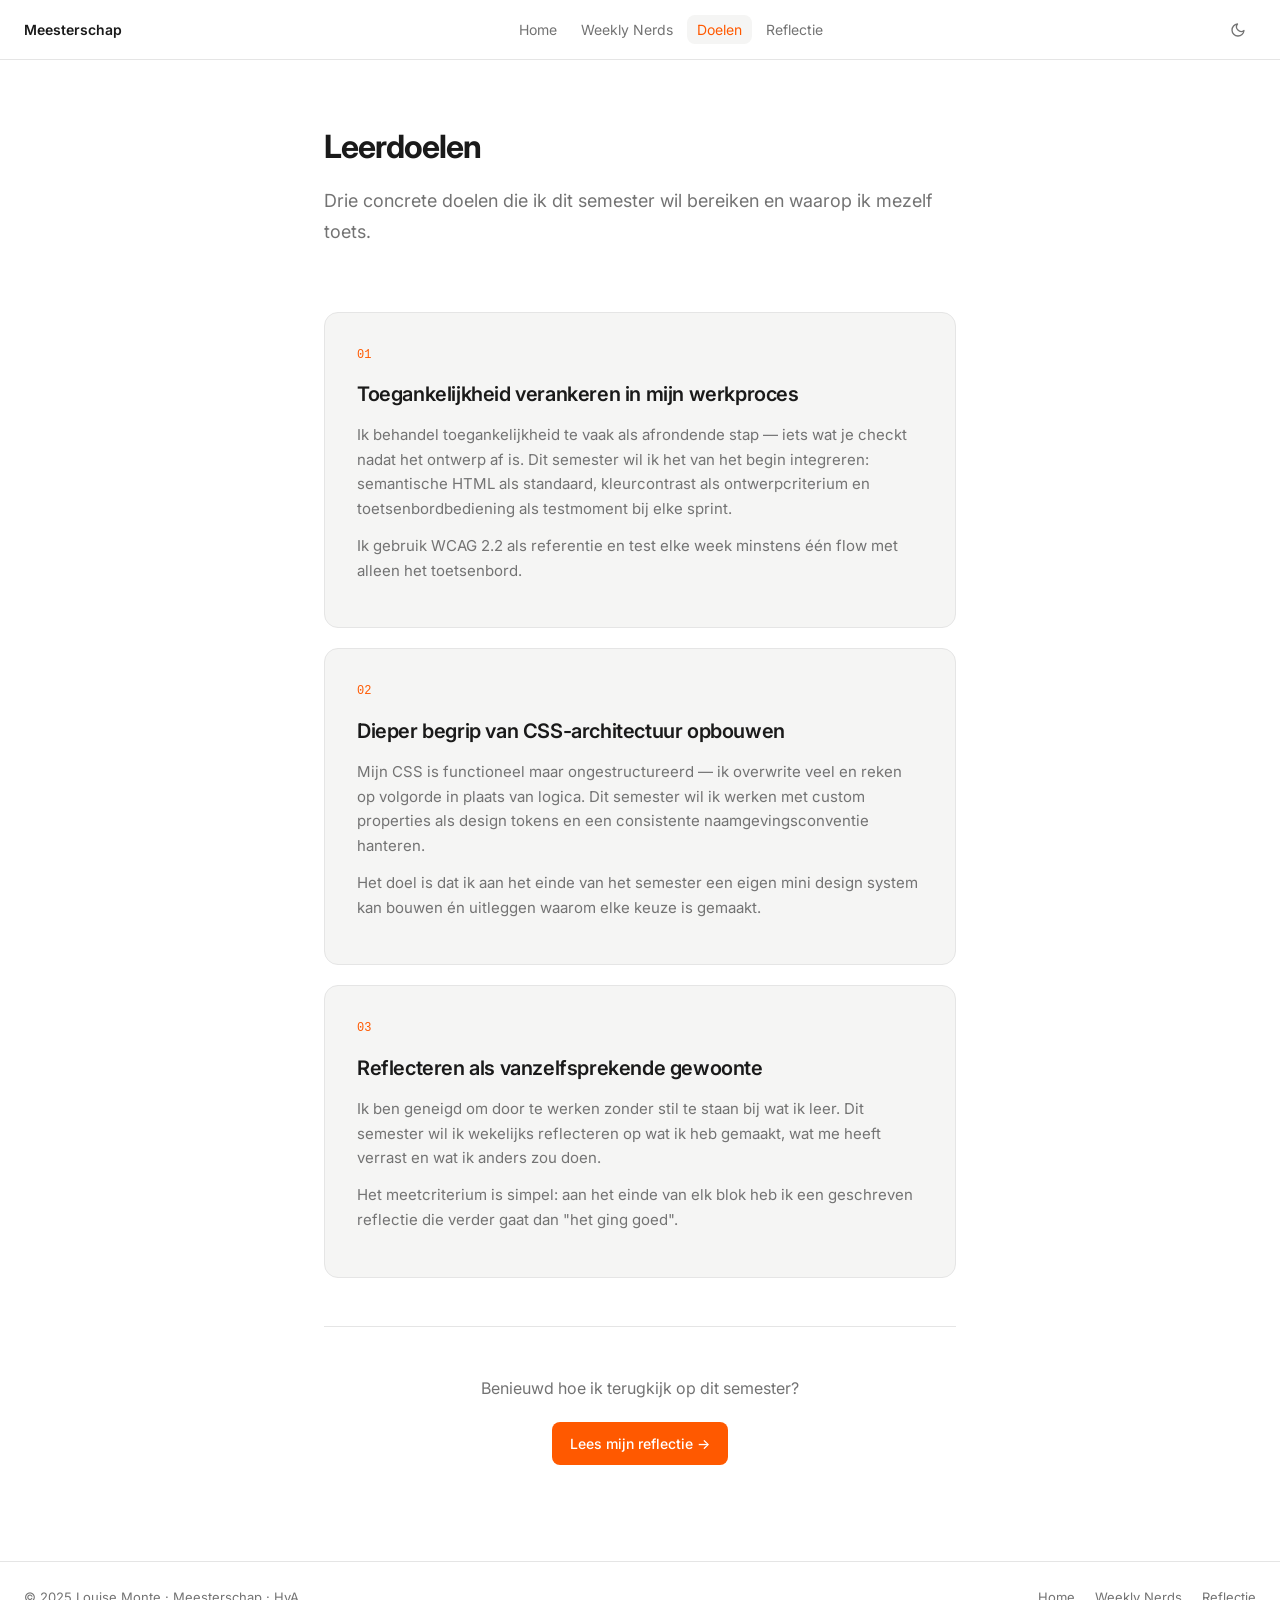
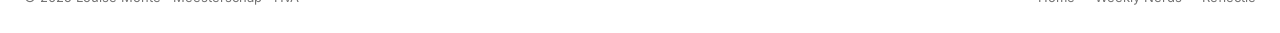
==== doelen.html @ 20f08761 "Initial commit" ====
<!DOCTYPE html>
<html lang="nl">
<head>
  <meta charset="UTF-8">
  <meta name="viewport" content="width=device-width, initial-scale=1.0">
  <meta name="description" content="Leerdoelen — drie persoonlijke doelen voor Meesterschap 2025, Louise Monte.">
  <title>Leerdoelen — Meesterschap</title>
  <link rel="preconnect" href="https://fonts.googleapis.com">
  <link rel="preconnect" href="https://fonts.gstatic.com" crossorigin>
  <link href="https://fonts.googleapis.com/css2?family=Inter:wght@400;500;600;700&display=swap" rel="stylesheet">
  <link rel="stylesheet" href="style.css">
  <script src="main.js" defer></script>
</head>
<body>

  <!-- Navigatie -->
  <nav class="nav">
    <button id="hamburger" class="hamburger" aria-label="Menu openen" aria-expanded="false" aria-controls="nav-links">
      <span></span>
      <span></span>
      <span></span>
    </button>

    <a href="index.html" class="nav-logo">Meesterschap</a>

    <ul class="nav-links" id="nav-links">
      <li><a href="index.html">Home</a></li>
      <li><a href="weekly-nerds.html">Weekly Nerds</a></li>
      <li><a href="doelen.html">Doelen</a></li>
      <li><a href="reflectie.html">Reflectie</a></li>
    </ul>

    <button id="thema-knop" class="thema-knop" aria-label="Wissel thema">
      <svg class="icon-sun" xmlns="http://www.w3.org/2000/svg" width="16" height="16" viewBox="0 0 24 24" fill="none" stroke="currentColor" stroke-width="2" stroke-linecap="round" stroke-linejoin="round" aria-hidden="true">
        <circle cx="12" cy="12" r="4"/>
        <path d="M12 2v2M12 20v2M4.93 4.93l1.41 1.41M17.66 17.66l1.41 1.41M2 12h2M20 12h2M6.34 17.66l-1.41 1.41M19.07 4.93l-1.41 1.41"/>
      </svg>
      <svg class="icon-moon" xmlns="http://www.w3.org/2000/svg" width="16" height="16" viewBox="0 0 24 24" fill="none" stroke="currentColor" stroke-width="2" stroke-linecap="round" stroke-linejoin="round" aria-hidden="true">
        <path d="M21 12.79A9 9 0 1 1 11.21 3 7 7 0 0 0 21 12.79z"/>
      </svg>
    </button>
  </nav>

  <!-- Inhoud -->
  <main class="pagina">

    <header class="pagina-kop fade">
      <h1>Leerdoelen</h1>
      <p>Drie concrete doelen die ik dit semester wil bereiken en waarop ik mezelf toets.</p>
    </header>

    <ol class="doelen-lijst">

      <!-- Doel 1 -->
      <li class="card fade">
        <span class="doel-nummer">01</span>
        <h2 class="doel-titel">Toegankelijkheid verankeren in mijn werkproces</h2>
        <p>
          Ik behandel toegankelijkheid te vaak als afrondende stap — iets wat je checkt
          nadat het ontwerp af is. Dit semester wil ik het van het begin integreren:
          semantische HTML als standaard, kleurcontrast als ontwerpcriterium en
          toetsenbordbediening als testmoment bij elke sprint.
        </p>
        <p>
          Ik gebruik WCAG 2.2 als referentie en test elke week minstens één flow met
          alleen het toetsenbord.
        </p>
      </li>

      <!-- Doel 2 -->
      <li class="card fade">
        <span class="doel-nummer">02</span>
        <h2 class="doel-titel">Dieper begrip van CSS-architectuur opbouwen</h2>
        <p>
          Mijn CSS is functioneel maar ongestructureerd — ik overwrite veel en reken op
          volgorde in plaats van logica. Dit semester wil ik werken met custom properties
          als design tokens en een consistente naamgevingsconventie hanteren.
        </p>
        <p>
          Het doel is dat ik aan het einde van het semester een eigen mini design system
          kan bouwen én uitleggen waarom elke keuze is gemaakt.
        </p>
      </li>

      <!-- Doel 3 -->
      <li class="card fade">
        <span class="doel-nummer">03</span>
        <h2 class="doel-titel">Reflecteren als vanzelfsprekende gewoonte</h2>
        <p>
          Ik ben geneigd om door te werken zonder stil te staan bij wat ik leer.
          Dit semester wil ik wekelijks reflecteren op wat ik heb gemaakt, wat me
          heeft verrast en wat ik anders zou doen.
        </p>
        <p>
          Het meetcriterium is simpel: aan het einde van elk blok heb ik een geschreven
          reflectie die verder gaat dan "het ging goed".
        </p>
      </li>

    </ol>

    <hr>

    <p style="text-align: center; color: var(--muted); margin-bottom: 20px;">Benieuwd hoe ik terugkijk op dit semester?</p>
    <div style="text-align: center;">
      <a href="reflectie.html" class="knop knop-vol">Lees mijn reflectie →</a>
    </div>

  </main>

  <!-- Footer -->
  <footer>
    <p>&copy; 2025 Louise Monte · Meesterschap · HvA</p>
    <nav class="footer-links">
      <a href="index.html">Home</a>
      <a href="weekly-nerds.html">Weekly Nerds</a>
      <a href="reflectie.html">Reflectie</a>
    </nav>
  </footer>

</body>
</html>
---- style.css ----
/* ===================================
   MEESTERSCHAP — Stijlen
   =================================== */

/* --- Kleurvariabelen --- */
:root {
  --bg: #ffffff;
  --text: #1a1a1a;
  --muted: #737373;
  --border: #e5e5e5;
  --accent: #ff5900;
  --card: #f5f5f4;
}

/* Donker thema via knop */
[data-theme="dark"] {
  --bg: #111110;
  --text: #eeeeec;
  --muted: #737373;
  --border: #2c2c29;
  --accent: #fb923c;
  --card: #1a1917;
}

/* Donker thema via systeemvoorkeur */
@media (prefers-color-scheme: dark) {
  :root:not([data-theme="light"]) {
    --bg: #111110;
    --text: #eeeeec;
    --muted: #737373;
    --border: #2c2c29;
    --accent: #fb923c;
    --card: #1a1917;
  }
}

/* --- Reset & basis --- */
* {
  box-sizing: border-box;
  margin: 0;
  padding: 0;
}

body {
  font-family: "Inter", sans-serif;
  font-size: 16px;
  line-height: 1.7;
  color: var(--text);
  background-color: var(--bg);
  transition:
    background-color 0.3s,
    color 0.3s;
  -webkit-font-smoothing: antialiased;
}

a {
  color: inherit;
  text-decoration: none;
}

ul,
ol {
  list-style: none;
}

img {
  display: block;
  max-width: 100%;
}

/* --- Navigatie --- */
.nav {
  position: fixed;
  top: 0;
  left: 0;
  right: 0;
  height: 60px;
  display: flex;
  align-items: center;
  justify-content: space-between;
  padding: 0 24px;
  background: color-mix(in srgb, var(--bg) 85%, transparent);
  backdrop-filter: blur(10px);
  border-bottom: 1px solid var(--border);
  z-index: 10;
  gap: 16px;
  transition:
    background-color 0.3s,
    border-color 0.3s;
}

.nav-logo {
  font-size: 14px;
  font-weight: 600;
  color: var(--text);
}

.nav-links {
  display: flex;
  gap: 4px;
}

.nav-links a {
  font-size: 14px;
  color: var(--muted);
  padding: 6px 10px;
  border-radius: 8px;
  transition:
    color 0.15s,
    background-color 0.15s;
}

.nav-links a:hover,
.nav-links a.actief {
  color: var(--accent);
  background-color: var(--card);
}

.thema-knop {
  display: flex;
  align-items: center;
  justify-content: center;
  width: 36px;
  height: 36px;
  border: none;
  background: none;
  border-radius: 8px;
  color: var(--muted);
  cursor: pointer;
  transition:
    color 0.15s,
    background-color 0.15s;
}

.thema-knop:hover {
  color: var(--text);
  background-color: var(--card);
}

/* Zon zichtbaar in donker thema, maan in licht thema */
.icon-sun {
  display: none;
}
.icon-moon {
  display: block;
}

[data-theme="dark"] .icon-sun {
  display: block;
}
[data-theme="dark"] .icon-moon {
  display: none;
}

@media (prefers-color-scheme: dark) {
  :root:not([data-theme="light"]) .icon-sun {
    display: block;
  }
  :root:not([data-theme="light"]) .icon-moon {
    display: none;
  }
}

/* --- Layout --- */
.pagina {
  padding-top: 120px;
  padding-bottom: 96px;
  max-width: 680px;
  margin: 0 auto;
  padding-left: 24px;
  padding-right: 24px;
}

.pagina-kop {
  margin-bottom: 64px;
}

.pagina-kop h1 {
  font-size: 32px;
  font-weight: 700;
  letter-spacing: -0.03em;
  margin-bottom: 12px;
}

.pagina-kop p {
  color: var(--muted);
  font-size: 18px;
}

/* --- Hero --- */
.hero {
  min-height: 100dvh;
  padding-top: 60px;
  display: grid;
  grid-template-rows: 1fr auto;
}

.hero-grid {
  display: grid;
  grid-template-columns: 1fr 1fr;
  align-items: center;
  gap: 64px;
  max-width: 1080px;
  margin: 0 auto;
  padding: 64px 24px;
}

.hero h1 {
  font-size: clamp(36px, 5vw, 52px);
  font-weight: 700;
  letter-spacing: -0.04em;
  line-height: 1.05;
  margin-bottom: 24px;
}

.hero h1 .oranje {
  color: var(--accent);
}

.hero-subtitel {
  font-size: 12px;
  text-transform: uppercase;
  letter-spacing: 0.08em;
  color: var(--muted);
  margin-bottom: 20px;
}

.hero-bio {
  color: var(--muted);
  font-size: 18px;
  max-width: 44ch;
  margin-bottom: 32px;
}

.hero-knoppen {
  display: flex;
  gap: 12px;
  flex-wrap: wrap;
}

/* Illustratie-placeholder */
.hero-illustratie {
  aspect-ratio: 3 / 4;
  max-height: 520px;
  border-radius: 20px;
  border: 2px dashed var(--border);
  background-color: var(--card);
  display: flex;
  flex-direction: column;
  align-items: center;
  justify-content: center;
  gap: 12px;
  color: var(--muted);
  font-size: 13px;
  transition:
    background-color 0.3s,
    border-color 0.3s;
}

/* Meta-balk onderaan hero */
.hero-meta {
  display: grid;
  grid-template-columns: repeat(4, 1fr);
  border-top: 1px solid var(--border);
  max-width: 1080px;
  margin: 0 auto;
  width: 100%;
  padding: 24px;
  transition: border-color 0.3s;
}

.hero-meta dt {
  font-size: 11px;
  text-transform: uppercase;
  letter-spacing: 0.08em;
  color: var(--muted);
  margin-bottom: 4px;
}

.hero-meta dd {
  font-size: 13px;
  font-weight: 500;
}

/* --- Knoppen --- */
.knop {
  display: inline-flex;
  align-items: center;
  gap: 8px;
  font-family: "Inter", sans-serif;
  font-size: 14px;
  font-weight: 500;
  padding: 10px 18px;
  border-radius: 8px;
  cursor: pointer;
  transition:
    opacity 0.15s,
    transform 0.15s;
}

.knop:hover {
  opacity: 0.85;
  transform: translateY(-1px);
}

.knop-vol {
  background-color: var(--accent);
  color: var(--bg);
}

.knop-leeg {
  border: 1px solid var(--border);
  color: var(--muted);
  background: none;
}

.knop-leeg:hover {
  border-color: var(--accent);
  color: var(--accent);
}

/* --- Kaarten (homepage) --- */
.kaarten-grid {
  display: grid;
  grid-template-columns: repeat(auto-fit, minmax(220px, 1fr));
  gap: 16px;
  margin-top: 16px;
}

.kaart-link {
  display: flex;
  flex-direction: column;
  justify-content: space-between;
  gap: 32px;
  background-color: var(--card);
  border: 1px solid var(--border);
  border-radius: 14px;
  padding: 24px;
  transition:
    transform 0.2s,
    box-shadow 0.2s,
    border-color 0.2s;
}

.kaart-link:hover {
  transform: translateY(-3px);
  box-shadow: 0 8px 24px rgba(0, 0, 0, 0.08);
  border-color: color-mix(in srgb, var(--accent) 40%, var(--border));
}

.kaart-link h2 {
  font-size: 16px;
  font-weight: 600;
  margin-bottom: 6px;
}

.kaart-link p {
  font-size: 14px;
  color: var(--muted);
  line-height: 1.5;
}

.kaart-pijl {
  align-self: flex-end;
  color: var(--muted);
  font-size: 18px;
  transition:
    color 0.15s,
    transform 0.15s;
}

.kaart-link:hover .kaart-pijl {
  color: var(--accent);
  transform: translate(2px, -2px);
}

/* --- Cards (weekly nerds / doelen) --- */
.card {
  background-color: var(--card);
  border: 1px solid var(--border);
  border-radius: 14px;
  padding: 32px;
  transition:
    transform 0.2s,
    box-shadow 0.2s,
    border-color 0.2s;
}

.card:hover {
  transform: translateY(-2px);
  box-shadow: 0 6px 20px rgba(0, 0, 0, 0.08);
  border-color: color-mix(in srgb, var(--accent) 30%, var(--border));
}

/* --- Weekly Nerds --- */
.week-lijst {
  display: flex;
  flex-direction: column;
  gap: 20px;
}

.week-label {
  font-size: 11px;
  font-family: monospace;
  text-transform: uppercase;
  letter-spacing: 0.06em;
  color: var(--accent);
  display: block;
  margin-bottom: 8px;
}

.card h2 {
  font-size: 20px;
  font-weight: 600;
  letter-spacing: -0.02em;
  margin-bottom: 4px;
}

.card .onderwerp {
  font-size: 14px;
  color: var(--muted);
  font-style: italic;
  margin-bottom: 20px;
}

.takeaways {
  display: flex;
  flex-direction: column;
  gap: 8px;
}

.takeaways li {
  display: flex;
  gap: 12px;
  font-size: 14px;
  color: var(--muted);
  line-height: 1.55;
}

.takeaways li::before {
  content: "—";
  flex-shrink: 0;
  color: var(--border);
}

/* --- Doelen --- */
.doelen-lijst {
  display: flex;
  flex-direction: column;
  gap: 20px;
  counter-reset: doel;
}

.doel-nummer {
  font-family: monospace;
  font-size: 12px;
  color: var(--accent);
  margin-bottom: 12px;
  display: block;
}

.card h2.doel-titel {
  font-size: 20px;
  margin-bottom: 12px;
}

.card p {
  color: var(--muted);
  font-size: 15px;
  line-height: 1.65;
  margin-bottom: 12px;
}

/* Voortgangsbalk */
.voortgang-balk {
  height: 4px;
  background-color: var(--border);
  border-radius: 99px;
  overflow: hidden;
  margin-top: 20px;
}

.voortgang-fill {
  height: 100%;
  background-color: var(--accent);
  border-radius: 99px;
  transform-origin: left;
  transform: scaleX(0);
  transition: transform 0.8s cubic-bezier(0, 0, 0.2, 1);
}

.voortgang-fill.zichtbaar {
  transform: scaleX(1);
}

.voortgang-label {
  display: flex;
  justify-content: space-between;
  font-size: 12px;
  color: var(--muted);
  margin-top: 6px;
}

/* --- Reflectie --- */
.reflectie-blok {
  margin-bottom: 48px;
}

.reflectie-blok h2 {
  font-size: 20px;
  font-weight: 600;
  margin-bottom: 16px;
  display: flex;
  align-items: center;
  gap: 12px;
}

.reflectie-blok h2::before {
  content: "";
  display: block;
  width: 4px;
  height: 1.2em;
  background-color: var(--accent);
  border-radius: 2px;
  flex-shrink: 0;
}

.reflectie-blok p {
  color: var(--muted);
  font-size: 16px;
  line-height: 1.7;
  margin-bottom: 16px;
}

.citaat {
  padding: 20px 24px;
  border-left: 3px solid var(--accent);
  background-color: var(--card);
  border-radius: 0 10px 10px 0;
  margin: 24px 0;
  font-style: italic;
  color: var(--text);
  font-size: 17px;
}

/* --- Vakken --- */
.vakken-sectie {
  max-width: 1400px;
  margin: 0 auto;
  padding: 64px 24px 96px;
}

.sectie-titel {
  font-size: 28px;
  font-weight: 700;
  letter-spacing: -0.02em;
  margin-bottom: 32px;
}

.vakken-grid {
  display: grid;
  grid-template-columns: repeat(2, 1fr);
  gap: 20px;
}

.vak-kaart {
  display: block;
  border-radius: 14px;
  overflow: hidden;
  border: 2px solid var(--border);
  background-color: var(--card);
  transition:
    transform 0.2s,
    box-shadow 0.2s,
    border-color 0.2s;
}

.vak-kaart:hover {
  transform: translateY(-4px);
  box-shadow: 0 12px 32px rgba(0, 0, 0, 0.1);
  border-color: color-mix(in srgb, var(--accent) 40%, var(--border));
}

.vak-kaart img {
  width: 100%;
  aspect-ratio: 2 / 1;
  object-fit: cover;
  background-color: var(--border);
}

.vak-info {
  display: flex;
  justify-content: space-between;
  align-items: center;
  padding: 14px 16px;
  gap: 8px;
}

.vak-naam {
  font-size: 14px;
  font-weight: 600;
  line-height: 1.3;
}

.vak-cijfer {
  font-size: 13px;
  font-family: monospace;
  color: var(--accent);
  font-weight: 700;
  white-space: nowrap;
}

@media (max-width: 560px) {
  .vakken-grid {
    grid-template-columns: 1fr;
  }
}

/* --- Fade-in animatie --- */
.fade {
  opacity: 0;
  transform: translateY(20px);
  transition:
    opacity 0.5s,
    transform 0.5s;
}

.fade.zichtbaar {
  opacity: 1;
  transform: translateY(0);
}

@media (prefers-reduced-motion: reduce) {
  .fade {
    opacity: 1;
    transform: none;
    transition: none;
  }
}

/* --- Footer --- */
footer {
  border-top: 1px solid var(--border);
  padding: 24px;
  display: flex;
  align-items: center;
  justify-content: space-between;
  flex-wrap: wrap;
  gap: 12px;
  transition: border-color 0.3s;
}

footer p {
  font-size: 13px;
  color: var(--muted);
}

.footer-links {
  display: flex;
  gap: 20px;
}

.footer-links a {
  font-size: 13px;
  color: var(--muted);
  transition: color 0.15s;
}

.footer-links a:hover {
  color: var(--text);
}

/* --- Scheidingslijn --- */
hr {
  border: none;
  border-top: 1px solid var(--border);
  margin: 48px 0;
}

/* --- Hamburger --- */
.hamburger {
  display: none;
  flex-direction: column;
  justify-content: center;
  gap: 5px;
  width: 36px;
  height: 36px;
  background: none;
  border: none;
  cursor: pointer;
  padding: 4px;
  border-radius: 8px;
}

.hamburger span {
  display: block;
  height: 2px;
  background: var(--text);
  border-radius: 2px;
  transition: transform 0.2s, opacity 0.2s;
}

.hamburger[aria-expanded="true"] span:nth-child(1) {
  transform: translateY(7px) rotate(45deg);
}

.hamburger[aria-expanded="true"] span:nth-child(2) {
  opacity: 0;
}

.hamburger[aria-expanded="true"] span:nth-child(3) {
  transform: translateY(-7px) rotate(-45deg);
}

/* --- Mobiel --- */
@media (max-width: 768px) {
  .nav {
    display: grid;
    grid-template-columns: 36px 1fr 36px;
    align-items: center;
  }

  .hamburger {
    display: flex;
    grid-column: 1;
  }

  .nav-logo {
    grid-column: 2;
    text-align: center;
  }

  .thema-knop {
    grid-column: 3;
  }

  .nav-links {
    display: none;
    position: absolute;
    top: 60px;
    left: 0;
    right: 0;
    flex-direction: column;
    background: var(--bg);
    border-bottom: 1px solid var(--border);
    padding: 12px 16px;
    gap: 4px;
  }

  .nav-links.open {
    display: flex;
  }

  .nav-links a {
    padding: 10px 12px;
    font-size: 15px;
  }

  .hero-grid {
    grid-template-columns: 1fr;
    gap: 40px;
    padding: 48px 24px;
  }

  .hero-illustratie {
    aspect-ratio: 4 / 3;
    max-height: 280px;
  }

  .hero-meta {
    grid-template-columns: 1fr 1fr;
    gap: 20px;
  }
}

@media (max-width: 480px) {
  .nav-links a span {
    display: none;
  }

  .hero h1 {
    font-size: 32px;
  }

  .hero-meta {
    grid-template-columns: 1fr 1fr;
  }

  .card {
    padding: 24px;
  }
}
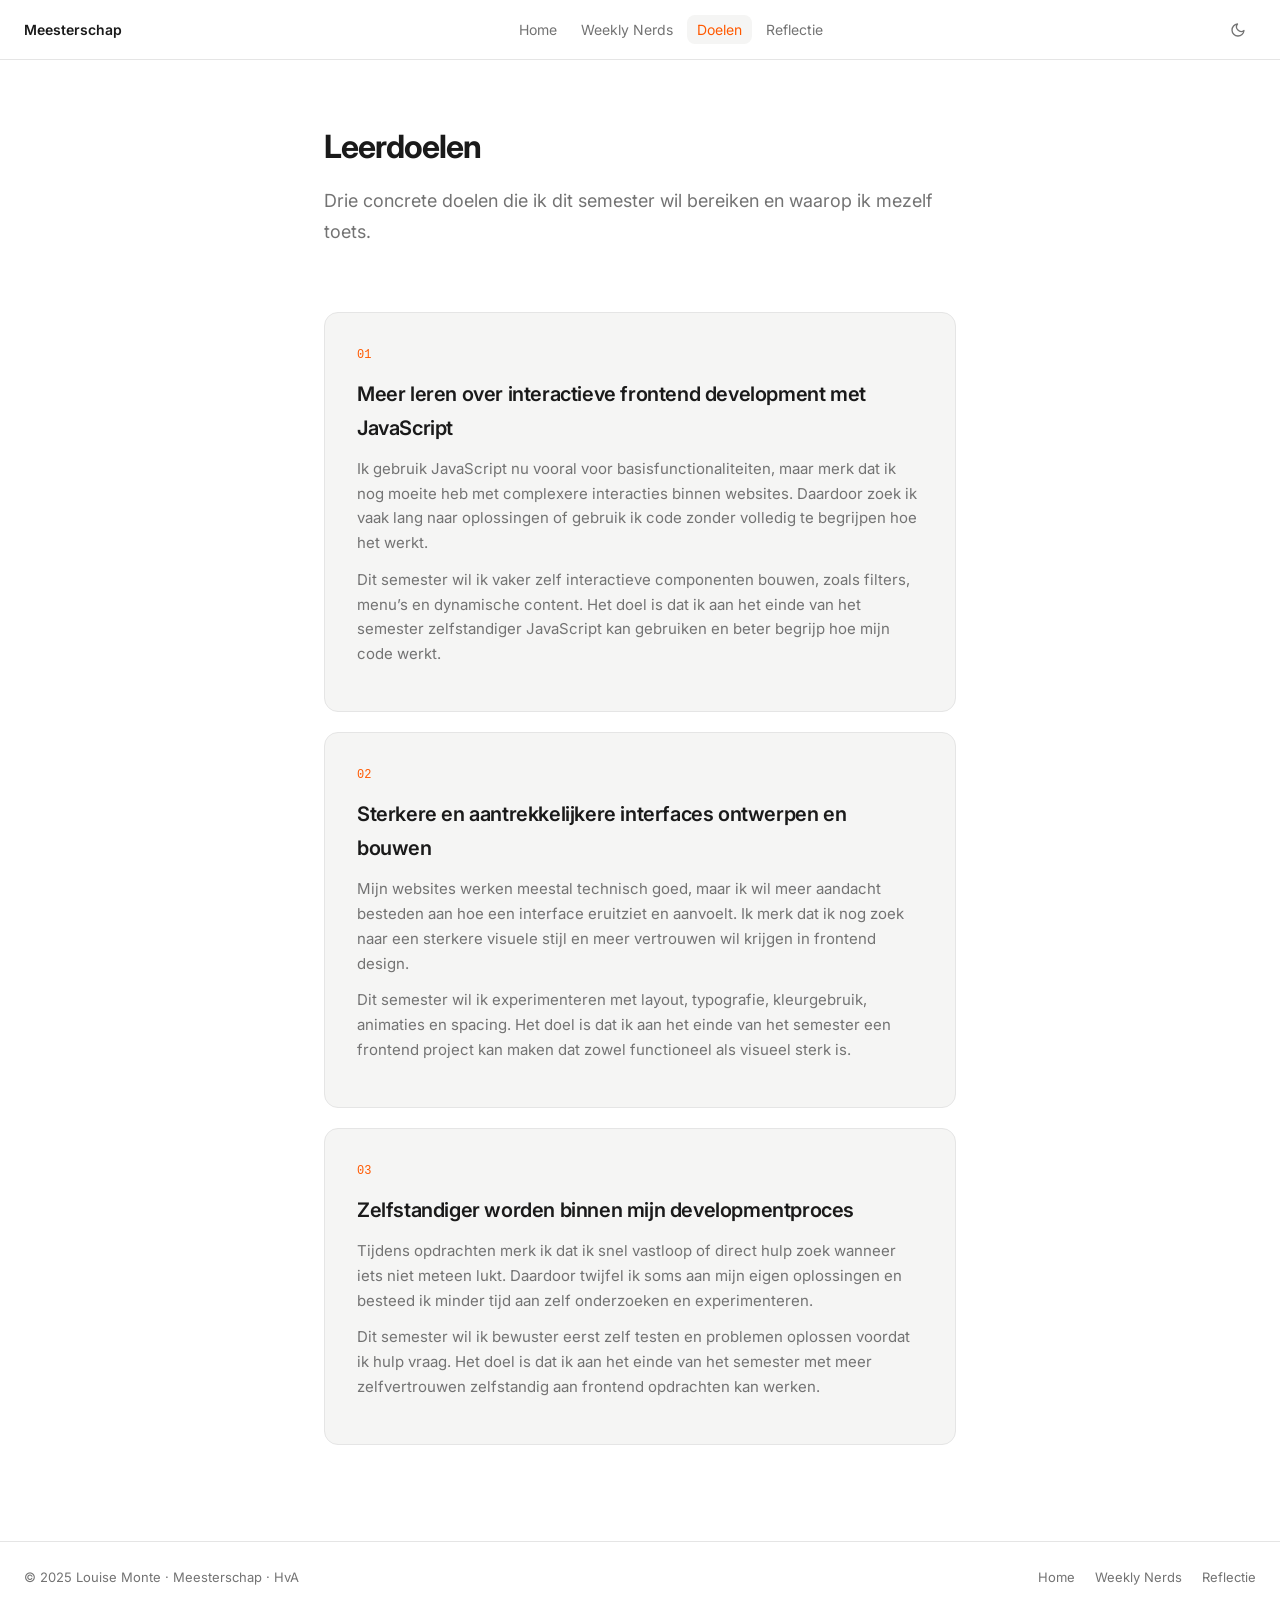
==== commit a682c6fc: "update" ====
--- a/doelen.html
+++ b/doelen.html
@@ -1,122 +1,162 @@
-<!DOCTYPE html>
+<!doctype html>
 <html lang="nl">
-<head>
-  <meta charset="UTF-8">
-  <meta name="viewport" content="width=device-width, initial-scale=1.0">
-  <meta name="description" content="Leerdoelen — drie persoonlijke doelen voor Meesterschap 2025, Louise Monte.">
-  <title>Leerdoelen — Meesterschap</title>
-  <link rel="preconnect" href="https://fonts.googleapis.com">
-  <link rel="preconnect" href="https://fonts.gstatic.com" crossorigin>
-  <link href="https://fonts.googleapis.com/css2?family=Inter:wght@400;500;600;700&display=swap" rel="stylesheet">
-  <link rel="stylesheet" href="style.css">
-  <script src="main.js" defer></script>
-</head>
-<body>
+  <head>
+    <meta charset="UTF-8" />
+    <meta name="viewport" content="width=device-width, initial-scale=1.0" />
+    <meta
+      name="description"
+      content="Leerdoelen — drie persoonlijke doelen voor Meesterschap 2025, Louise Monte."
+    />
+    <title>Leerdoelen — Meesterschap</title>
+    <link rel="preconnect" href="https://fonts.googleapis.com" />
+    <link rel="preconnect" href="https://fonts.gstatic.com" crossorigin />
+    <link
+      href="https://fonts.googleapis.com/css2?family=Inter:wght@400;500;600;700&display=swap"
+      rel="stylesheet"
+    />
+    <link rel="stylesheet" href="style.css" />
+    <script src="main.js" defer></script>
+  </head>
+  <body>
+    <!-- Navigatie -->
+    <nav class="nav">
+      <button
+        id="hamburger"
+        class="hamburger"
+        aria-label="Menu openen"
+        aria-expanded="false"
+        aria-controls="nav-links"
+      >
+        <span></span>
+        <span></span>
+        <span></span>
+      </button>
 
-  <!-- Navigatie -->
-  <nav class="nav">
-    <button id="hamburger" class="hamburger" aria-label="Menu openen" aria-expanded="false" aria-controls="nav-links">
-      <span></span>
-      <span></span>
-      <span></span>
-    </button>
+      <a href="index.html" class="nav-logo">Meesterschap</a>
 
-    <a href="index.html" class="nav-logo">Meesterschap</a>
+      <ul class="nav-links" id="nav-links">
+        <li><a href="index.html">Home</a></li>
+        <li><a href="weekly-nerds.html">Weekly Nerds</a></li>
+        <li><a href="doelen.html">Doelen</a></li>
+        <li><a href="reflectie.html">Reflectie</a></li>
+      </ul>
 
-    <ul class="nav-links" id="nav-links">
-      <li><a href="index.html">Home</a></li>
-      <li><a href="weekly-nerds.html">Weekly Nerds</a></li>
-      <li><a href="doelen.html">Doelen</a></li>
-      <li><a href="reflectie.html">Reflectie</a></li>
-    </ul>
+      <button id="thema-knop" class="thema-knop" aria-label="Wissel thema">
+        <svg
+          class="icon-sun"
+          xmlns="http://www.w3.org/2000/svg"
+          width="16"
+          height="16"
+          viewBox="0 0 24 24"
+          fill="none"
+          stroke="currentColor"
+          stroke-width="2"
+          stroke-linecap="round"
+          stroke-linejoin="round"
+          aria-hidden="true"
+        >
+          <circle cx="12" cy="12" r="4" />
+          <path
+            d="M12 2v2M12 20v2M4.93 4.93l1.41 1.41M17.66 17.66l1.41 1.41M2 12h2M20 12h2M6.34 17.66l-1.41 1.41M19.07 4.93l-1.41 1.41"
+          />
+        </svg>
+        <svg
+          class="icon-moon"
+          xmlns="http://www.w3.org/2000/svg"
+          width="16"
+          height="16"
+          viewBox="0 0 24 24"
+          fill="none"
+          stroke="currentColor"
+          stroke-width="2"
+          stroke-linecap="round"
+          stroke-linejoin="round"
+          aria-hidden="true"
+        >
+          <path d="M21 12.79A9 9 0 1 1 11.21 3 7 7 0 0 0 21 12.79z" />
+        </svg>
+      </button>
+    </nav>
 
-    <button id="thema-knop" class="thema-knop" aria-label="Wissel thema">
-      <svg class="icon-sun" xmlns="http://www.w3.org/2000/svg" width="16" height="16" viewBox="0 0 24 24" fill="none" stroke="currentColor" stroke-width="2" stroke-linecap="round" stroke-linejoin="round" aria-hidden="true">
-        <circle cx="12" cy="12" r="4"/>
-        <path d="M12 2v2M12 20v2M4.93 4.93l1.41 1.41M17.66 17.66l1.41 1.41M2 12h2M20 12h2M6.34 17.66l-1.41 1.41M19.07 4.93l-1.41 1.41"/>
-      </svg>
-      <svg class="icon-moon" xmlns="http://www.w3.org/2000/svg" width="16" height="16" viewBox="0 0 24 24" fill="none" stroke="currentColor" stroke-width="2" stroke-linecap="round" stroke-linejoin="round" aria-hidden="true">
-        <path d="M21 12.79A9 9 0 1 1 11.21 3 7 7 0 0 0 21 12.79z"/>
-      </svg>
-    </button>
-  </nav>
+    <!-- Inhoud -->
+    <main class="pagina">
+      <header class="pagina-kop fade">
+        <h1>Leerdoelen</h1>
+        <p>
+          Drie concrete doelen die ik dit semester wil bereiken en waarop ik
+          mezelf toets.
+        </p>
+      </header>
 
-  <!-- Inhoud -->
-  <main class="pagina">
+      <ol class="doelen-lijst">
+        <!-- Doel 1 -->
+        <li class="card fade">
+          <span class="doel-nummer">01</span>
+          <h2 class="doel-titel">
+            Meer leren over interactieve frontend development met JavaScript
+          </h2>
+          <p>
+            Ik gebruik JavaScript nu vooral voor basisfunctionaliteiten, maar
+            merk dat ik nog moeite heb met complexere interacties binnen
+            websites. Daardoor zoek ik vaak lang naar oplossingen of gebruik ik
+            code zonder volledig te begrijpen hoe het werkt.
+          </p>
+          <p>
+            Dit semester wil ik vaker zelf interactieve componenten bouwen,
+            zoals filters, menu’s en dynamische content. Het doel is dat ik aan
+            het einde van het semester zelfstandiger JavaScript kan gebruiken en
+            beter begrijp hoe mijn code werkt.
+          </p>
+        </li>
 
-    <header class="pagina-kop fade">
-      <h1>Leerdoelen</h1>
-      <p>Drie concrete doelen die ik dit semester wil bereiken en waarop ik mezelf toets.</p>
-    </header>
+        <li class="card fade">
+          <span class="doel-nummer">02</span>
+          <h2 class="doel-titel">
+            Sterkere en aantrekkelijkere interfaces ontwerpen en bouwen
+          </h2>
+          <p>
+            Mijn websites werken meestal technisch goed, maar ik wil meer
+            aandacht besteden aan hoe een interface eruitziet en aanvoelt. Ik
+            merk dat ik nog zoek naar een sterkere visuele stijl en meer
+            vertrouwen wil krijgen in frontend design.
+          </p>
+          <p>
+            Dit semester wil ik experimenteren met layout, typografie,
+            kleurgebruik, animaties en spacing. Het doel is dat ik aan het einde
+            van het semester een frontend project kan maken dat zowel
+            functioneel als visueel sterk is.
+          </p>
+        </li>
 
-    <ol class="doelen-lijst">
+        <li class="card fade">
+          <span class="doel-nummer">03</span>
+          <h2 class="doel-titel">
+            Zelfstandiger worden binnen mijn developmentproces
+          </h2>
+          <p>
+            Tijdens opdrachten merk ik dat ik snel vastloop of direct hulp zoek
+            wanneer iets niet meteen lukt. Daardoor twijfel ik soms aan mijn
+            eigen oplossingen en besteed ik minder tijd aan zelf onderzoeken en
+            experimenteren.
+          </p>
+          <p>
+            Dit semester wil ik bewuster eerst zelf testen en problemen oplossen
+            voordat ik hulp vraag. Het doel is dat ik aan het einde van het
+            semester met meer zelfvertrouwen zelfstandig aan frontend opdrachten
+            kan werken.
+          </p>
+        </li>
+      </ol>
+    </main>
 
-      <!-- Doel 1 -->
-      <li class="card fade">
-        <span class="doel-nummer">01</span>
-        <h2 class="doel-titel">Toegankelijkheid verankeren in mijn werkproces</h2>
-        <p>
-          Ik behandel toegankelijkheid te vaak als afrondende stap — iets wat je checkt
-          nadat het ontwerp af is. Dit semester wil ik het van het begin integreren:
-          semantische HTML als standaard, kleurcontrast als ontwerpcriterium en
-          toetsenbordbediening als testmoment bij elke sprint.
-        </p>
-        <p>
-          Ik gebruik WCAG 2.2 als referentie en test elke week minstens één flow met
-          alleen het toetsenbord.
-        </p>
-      </li>
-
-      <!-- Doel 2 -->
-      <li class="card fade">
-        <span class="doel-nummer">02</span>
-        <h2 class="doel-titel">Dieper begrip van CSS-architectuur opbouwen</h2>
-        <p>
-          Mijn CSS is functioneel maar ongestructureerd — ik overwrite veel en reken op
-          volgorde in plaats van logica. Dit semester wil ik werken met custom properties
-          als design tokens en een consistente naamgevingsconventie hanteren.
-        </p>
-        <p>
-          Het doel is dat ik aan het einde van het semester een eigen mini design system
-          kan bouwen én uitleggen waarom elke keuze is gemaakt.
-        </p>
-      </li>
-
-      <!-- Doel 3 -->
-      <li class="card fade">
-        <span class="doel-nummer">03</span>
-        <h2 class="doel-titel">Reflecteren als vanzelfsprekende gewoonte</h2>
-        <p>
-          Ik ben geneigd om door te werken zonder stil te staan bij wat ik leer.
-          Dit semester wil ik wekelijks reflecteren op wat ik heb gemaakt, wat me
-          heeft verrast en wat ik anders zou doen.
-        </p>
-        <p>
-          Het meetcriterium is simpel: aan het einde van elk blok heb ik een geschreven
-          reflectie die verder gaat dan "het ging goed".
-        </p>
-      </li>
-
-    </ol>
-
-    <hr>
-
-    <p style="text-align: center; color: var(--muted); margin-bottom: 20px;">Benieuwd hoe ik terugkijk op dit semester?</p>
-    <div style="text-align: center;">
-      <a href="reflectie.html" class="knop knop-vol">Lees mijn reflectie →</a>
-    </div>
-
-  </main>
-
-  <!-- Footer -->
-  <footer>
-    <p>&copy; 2025 Louise Monte · Meesterschap · HvA</p>
-    <nav class="footer-links">
-      <a href="index.html">Home</a>
-      <a href="weekly-nerds.html">Weekly Nerds</a>
-      <a href="reflectie.html">Reflectie</a>
-    </nav>
-  </footer>
-
-</body>
+    <!-- Footer -->
+    <footer>
+      <p>&copy; 2025 Louise Monte · Meesterschap · HvA</p>
+      <nav class="footer-links">
+        <a href="index.html">Home</a>
+        <a href="weekly-nerds.html">Weekly Nerds</a>
+        <a href="reflectie.html">Reflectie</a>
+      </nav>
+    </footer>
+  </body>
 </html>
--- a/style.css
+++ b/style.css
@@ -581,11 +581,13 @@
   border-color: color-mix(in srgb, var(--accent) 40%, var(--border));
 }
 
-.vak-kaart img {
+.vak-kaart img,
+.vak-kaart .vak-video {
   width: 100%;
   aspect-ratio: 2 / 1;
   object-fit: cover;
   background-color: var(--border);
+  display: block;
 }
 
 .vak-info {
@@ -697,7 +699,9 @@
   height: 2px;
   background: var(--text);
   border-radius: 2px;
-  transition: transform 0.2s, opacity 0.2s;
+  transition:
+    transform 0.2s,
+    opacity 0.2s;
 }
 
 .hamburger[aria-expanded="true"] span:nth-child(1) {
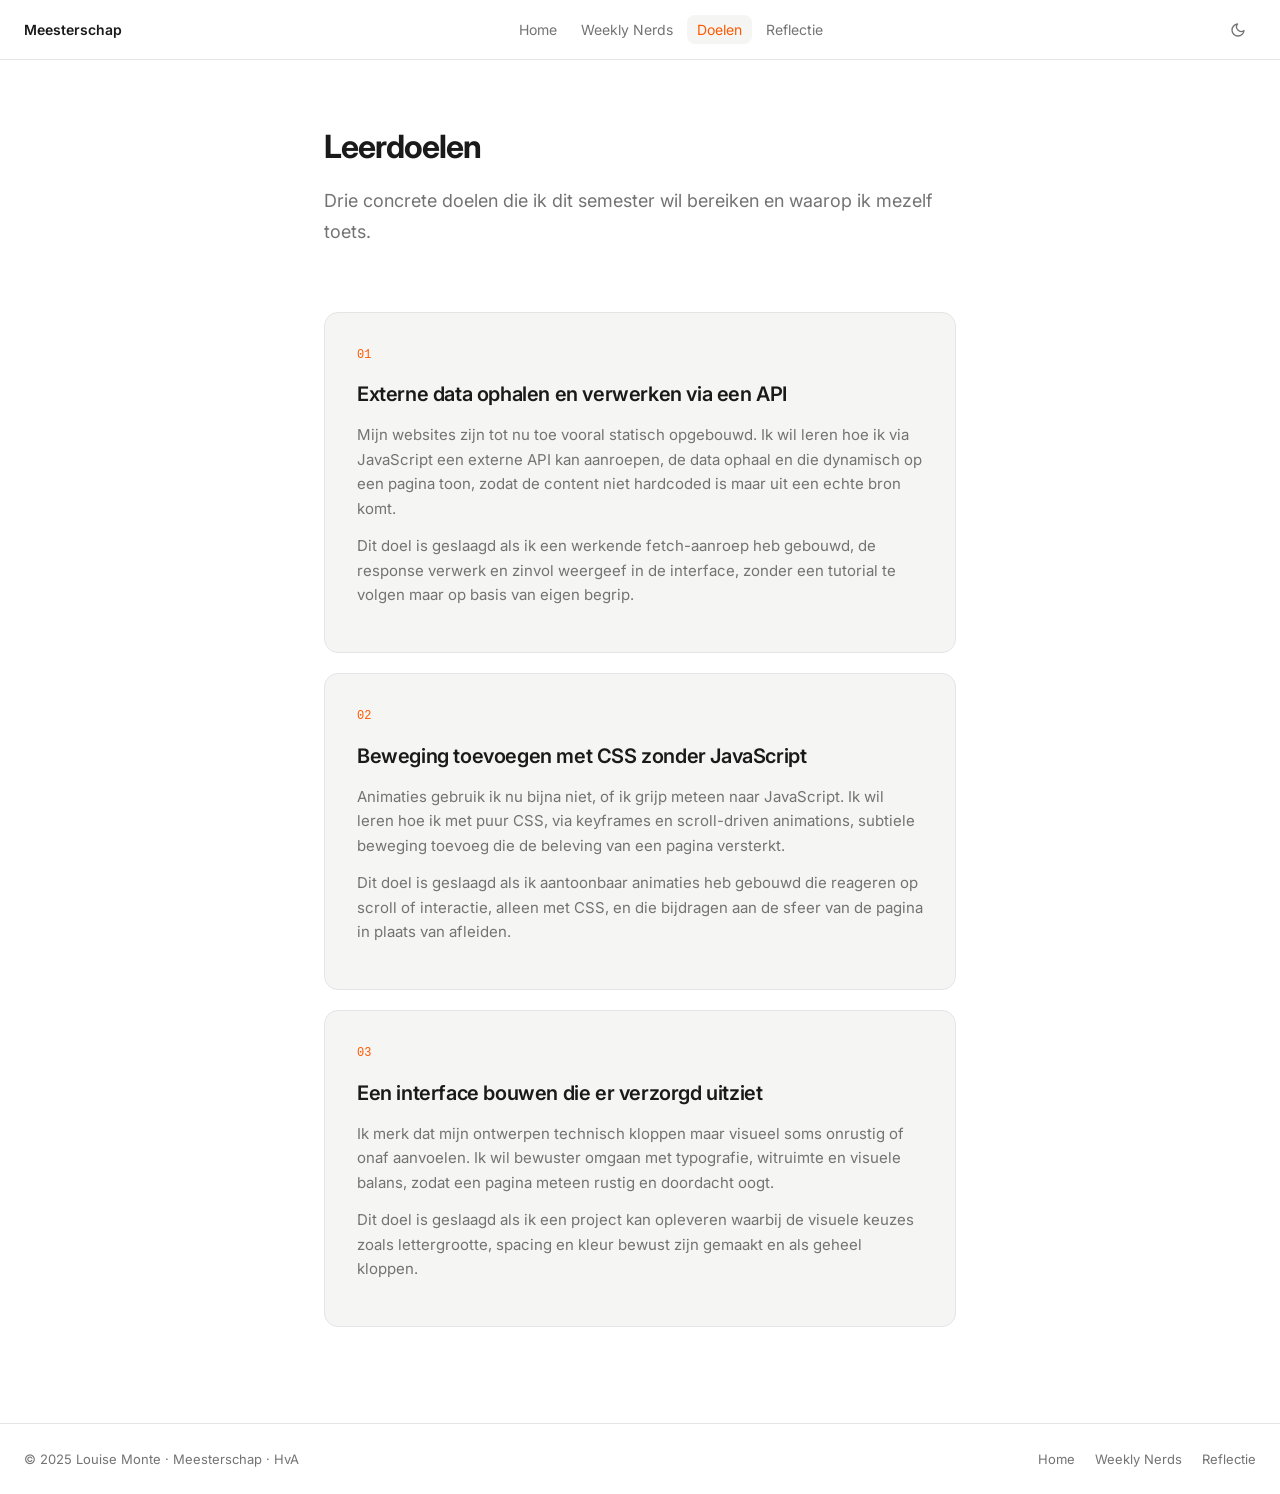
==== commit e6b31ea2: "update portfolio" ====
--- a/doelen.html
+++ b/doelen.html
@@ -80,7 +80,7 @@
 
     <!-- Inhoud -->
     <main class="pagina">
-      <header class="pagina-kop fade">
+      <header class="pagina-kop">
         <h1>Leerdoelen</h1>
         <p>
           Drie concrete doelen die ik dit semester wil bereiken en waarop ik
@@ -90,60 +90,57 @@
 
       <ol class="doelen-lijst">
         <!-- Doel 1 -->
-        <li class="card fade">
+        <li class="card">
           <span class="doel-nummer">01</span>
           <h2 class="doel-titel">
-            Meer leren over interactieve frontend development met JavaScript
+            Externe data ophalen en verwerken via een API
           </h2>
           <p>
-            Ik gebruik JavaScript nu vooral voor basisfunctionaliteiten, maar
-            merk dat ik nog moeite heb met complexere interacties binnen
-            websites. Daardoor zoek ik vaak lang naar oplossingen of gebruik ik
-            code zonder volledig te begrijpen hoe het werkt.
+            Mijn websites zijn tot nu toe vooral statisch opgebouwd. Ik wil
+            leren hoe ik via JavaScript een externe API kan aanroepen, de data
+            ophaal en die dynamisch op een pagina toon, zodat de content niet
+            hardcoded is maar uit een echte bron komt.
           </p>
           <p>
-            Dit semester wil ik vaker zelf interactieve componenten bouwen,
-            zoals filters, menu’s en dynamische content. Het doel is dat ik aan
-            het einde van het semester zelfstandiger JavaScript kan gebruiken en
-            beter begrijp hoe mijn code werkt.
+            Dit doel is geslaagd als ik een werkende fetch-aanroep heb gebouwd,
+            de response verwerk en zinvol weergeef in de interface, zonder een
+            tutorial te volgen maar op basis van eigen begrip.
           </p>
         </li>
 
-        <li class="card fade">
+        <li class="card">
           <span class="doel-nummer">02</span>
           <h2 class="doel-titel">
-            Sterkere en aantrekkelijkere interfaces ontwerpen en bouwen
+            Beweging toevoegen met CSS zonder JavaScript
           </h2>
           <p>
-            Mijn websites werken meestal technisch goed, maar ik wil meer
-            aandacht besteden aan hoe een interface eruitziet en aanvoelt. Ik
-            merk dat ik nog zoek naar een sterkere visuele stijl en meer
-            vertrouwen wil krijgen in frontend design.
+            Animaties gebruik ik nu bijna niet, of ik grijp meteen naar
+            JavaScript. Ik wil leren hoe ik met puur CSS, via keyframes en
+            scroll-driven animations, subtiele beweging toevoeg die de beleving
+            van een pagina versterkt.
           </p>
           <p>
-            Dit semester wil ik experimenteren met layout, typografie,
-            kleurgebruik, animaties en spacing. Het doel is dat ik aan het einde
-            van het semester een frontend project kan maken dat zowel
-            functioneel als visueel sterk is.
+            Dit doel is geslaagd als ik aantoonbaar animaties heb gebouwd die
+            reageren op scroll of interactie, alleen met CSS, en die bijdragen
+            aan de sfeer van de pagina in plaats van afleiden.
           </p>
         </li>
 
-        <li class="card fade">
+        <li class="card">
           <span class="doel-nummer">03</span>
           <h2 class="doel-titel">
-            Zelfstandiger worden binnen mijn developmentproces
+            Een interface bouwen die er verzorgd uitziet
           </h2>
           <p>
-            Tijdens opdrachten merk ik dat ik snel vastloop of direct hulp zoek
-            wanneer iets niet meteen lukt. Daardoor twijfel ik soms aan mijn
-            eigen oplossingen en besteed ik minder tijd aan zelf onderzoeken en
-            experimenteren.
+            Ik merk dat mijn ontwerpen technisch kloppen maar visueel soms
+            onrustig of onaf aanvoelen. Ik wil bewuster omgaan met typografie,
+            witruimte en visuele balans, zodat een pagina meteen rustig en
+            doordacht oogt.
           </p>
           <p>
-            Dit semester wil ik bewuster eerst zelf testen en problemen oplossen
-            voordat ik hulp vraag. Het doel is dat ik aan het einde van het
-            semester met meer zelfvertrouwen zelfstandig aan frontend opdrachten
-            kan werken.
+            Dit doel is geslaagd als ik een project kan opleveren waarbij de
+            visuele keuzes zoals lettergrootte, spacing en kleur bewust zijn gemaakt
+            en als geheel kloppen.
           </p>
         </li>
       </ol>
--- a/style.css
+++ b/style.css
@@ -484,13 +484,6 @@
   height: 100%;
   background-color: var(--accent);
   border-radius: 99px;
-  transform-origin: left;
-  transform: scaleX(0);
-  transition: transform 0.8s cubic-bezier(0, 0, 0.2, 1);
-}
-
-.voortgang-fill.zichtbaar {
-  transform: scaleX(1);
 }
 
 .voortgang-label {
@@ -615,28 +608,6 @@
 @media (max-width: 560px) {
   .vakken-grid {
     grid-template-columns: 1fr;
-  }
-}
-
-/* --- Fade-in animatie --- */
-.fade {
-  opacity: 0;
-  transform: translateY(20px);
-  transition:
-    opacity 0.5s,
-    transform 0.5s;
-}
-
-.fade.zichtbaar {
-  opacity: 1;
-  transform: translateY(0);
-}
-
-@media (prefers-reduced-motion: reduce) {
-  .fade {
-    opacity: 1;
-    transform: none;
-    transition: none;
   }
 }
 
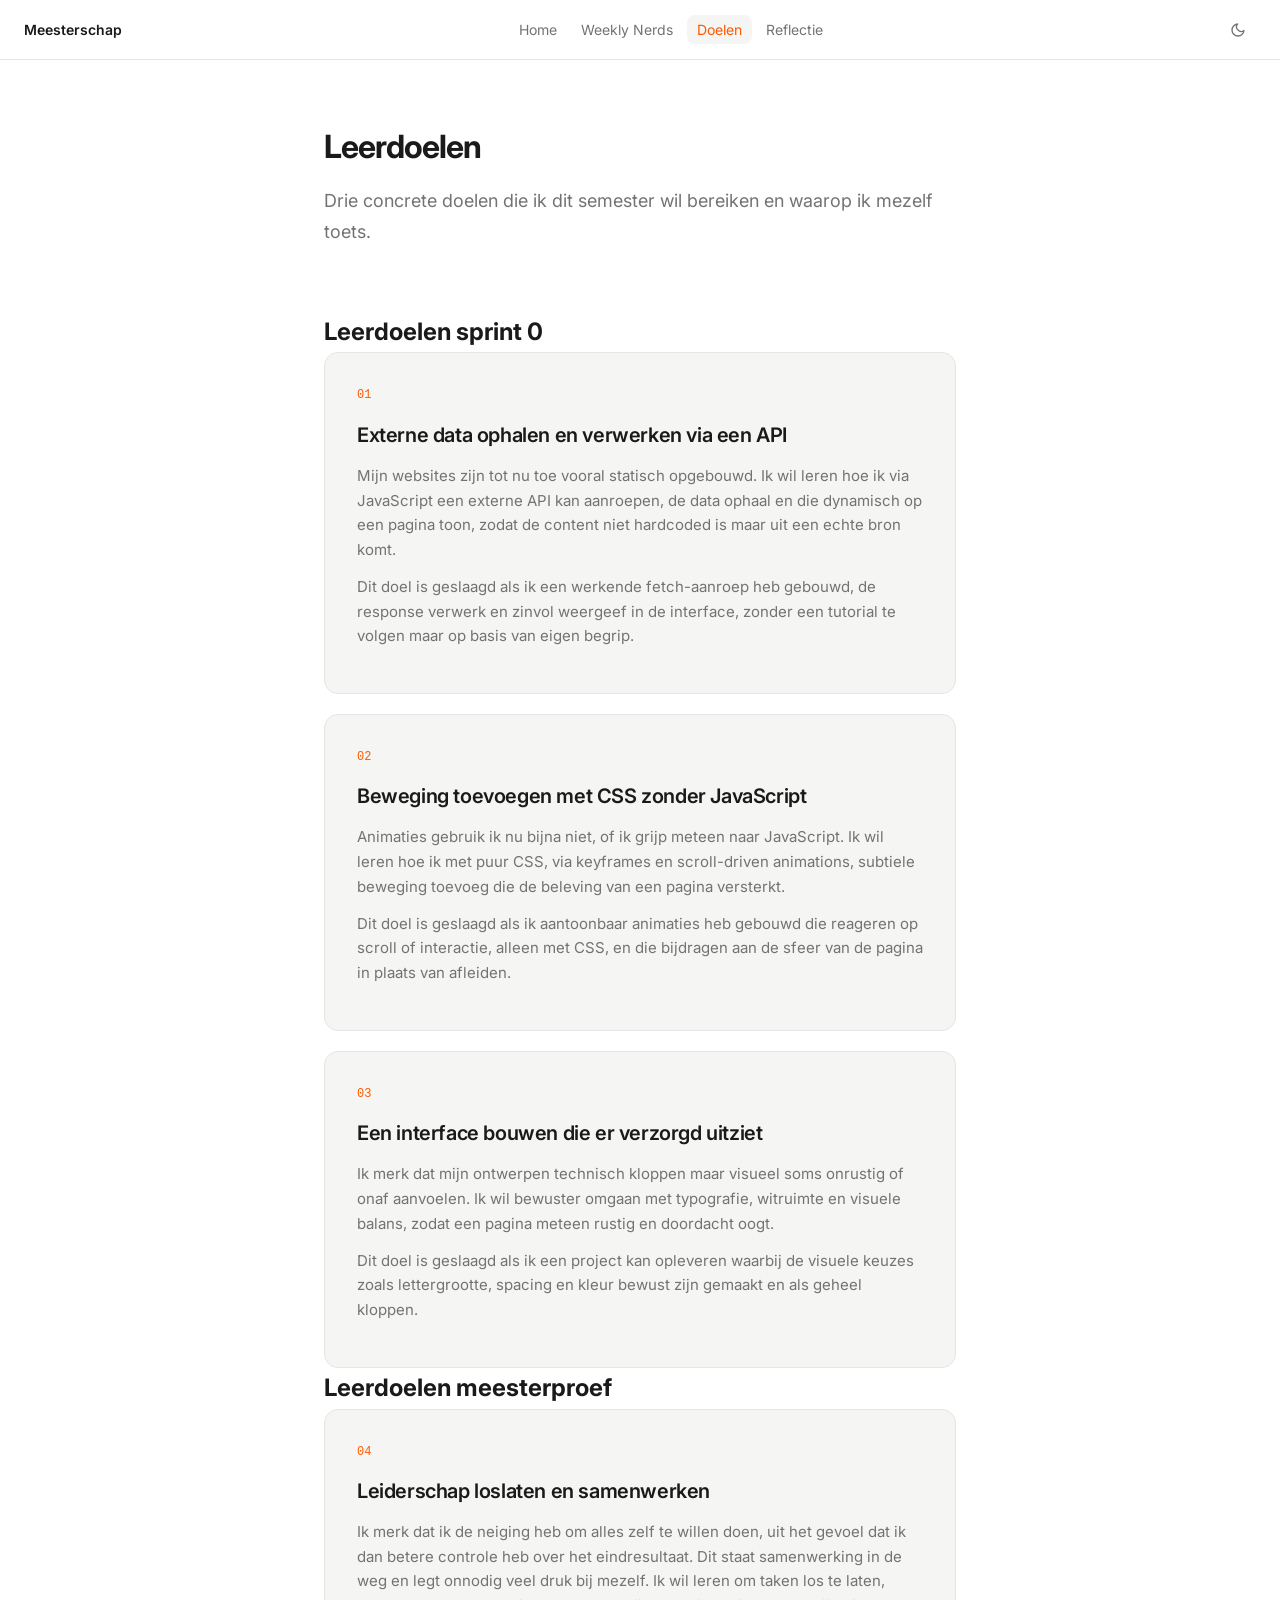
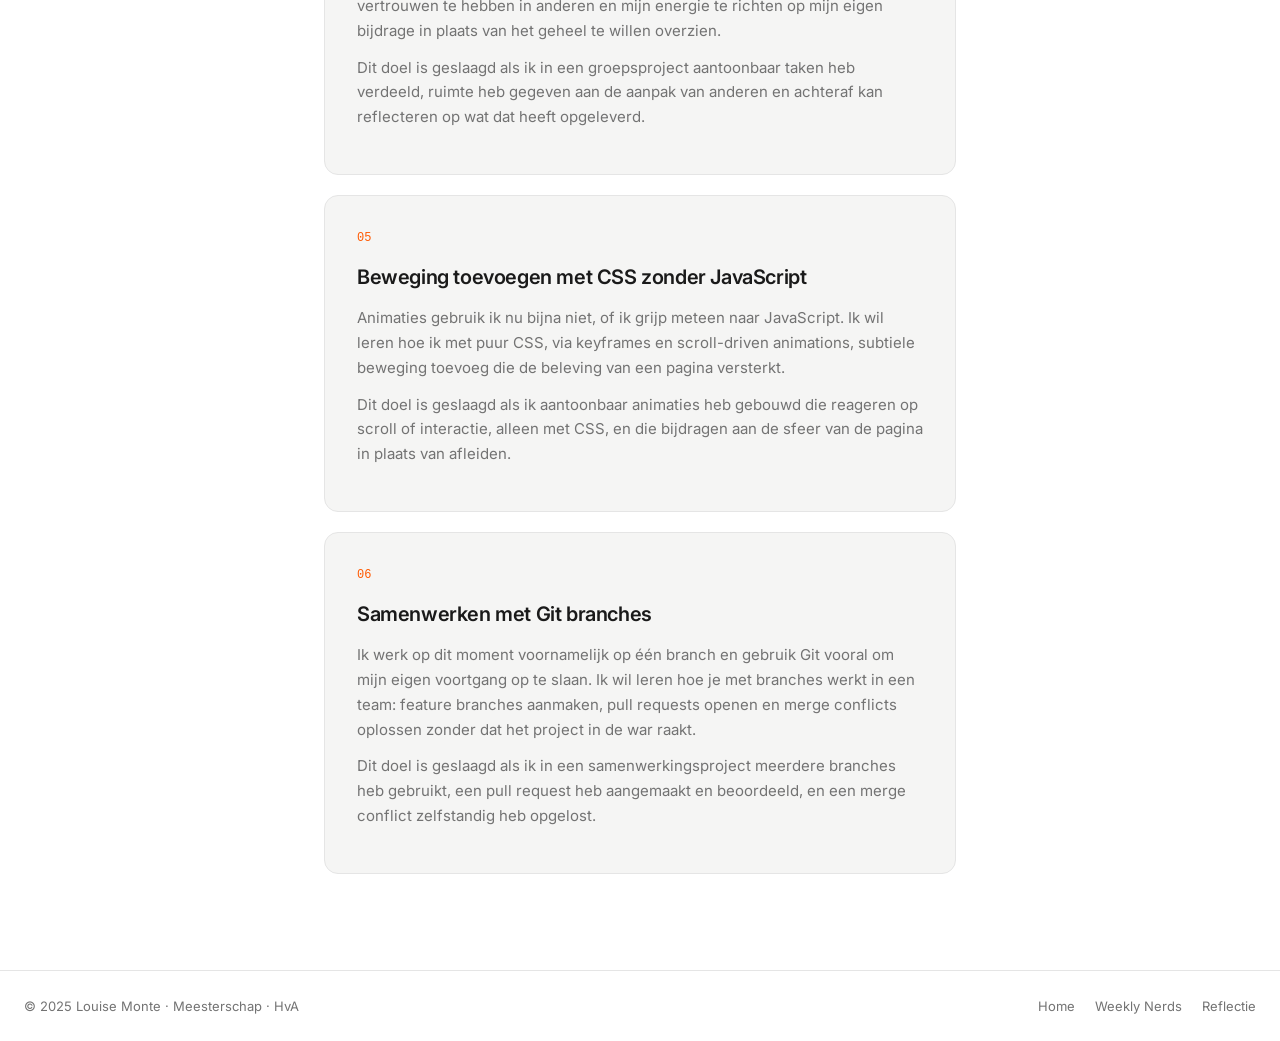
==== commit 8df5a42e: "reflecties toegevoegd" ====
--- a/doelen.html
+++ b/doelen.html
@@ -88,6 +88,7 @@
         </p>
       </header>
 
+      <h2>Leerdoelen sprint 0</h2>
       <ol class="doelen-lijst">
         <!-- Doel 1 -->
         <li class="card">
@@ -139,8 +140,65 @@
           </p>
           <p>
             Dit doel is geslaagd als ik een project kan opleveren waarbij de
-            visuele keuzes zoals lettergrootte, spacing en kleur bewust zijn gemaakt
-            en als geheel kloppen.
+            visuele keuzes zoals lettergrootte, spacing en kleur bewust zijn
+            gemaakt en als geheel kloppen.
+          </p>
+        </li>
+      </ol>
+
+      <h2>Leerdoelen meesterproef</h2>
+      <ol class="doelen-lijst">
+        <!-- Doel 1 -->
+        <li class="card">
+          <span class="doel-nummer">04</span>
+          <h2 class="doel-titel">Leiderschap loslaten en samenwerken</h2>
+          <p>
+            Ik merk dat ik de neiging heb om alles zelf te willen doen, uit het
+            gevoel dat ik dan betere controle heb over het eindresultaat. Dit
+            staat samenwerking in de weg en legt onnodig veel druk bij mezelf.
+            Ik wil leren om taken los te laten, vertrouwen te hebben in anderen
+            en mijn energie te richten op mijn eigen bijdrage in plaats van het
+            geheel te willen overzien.
+          </p>
+          <p>
+            Dit doel is geslaagd als ik in een groepsproject aantoonbaar taken
+            heb verdeeld, ruimte heb gegeven aan de aanpak van anderen en
+            achteraf kan reflecteren op wat dat heeft opgeleverd.
+          </p>
+        </li>
+
+        <li class="card">
+          <span class="doel-nummer">05</span>
+          <h2 class="doel-titel">
+            Beweging toevoegen met CSS zonder JavaScript
+          </h2>
+          <p>
+            Animaties gebruik ik nu bijna niet, of ik grijp meteen naar
+            JavaScript. Ik wil leren hoe ik met puur CSS, via keyframes en
+            scroll-driven animations, subtiele beweging toevoeg die de beleving
+            van een pagina versterkt.
+          </p>
+          <p>
+            Dit doel is geslaagd als ik aantoonbaar animaties heb gebouwd die
+            reageren op scroll of interactie, alleen met CSS, en die bijdragen
+            aan de sfeer van de pagina in plaats van afleiden.
+          </p>
+        </li>
+
+        <li class="card">
+          <span class="doel-nummer">06</span>
+          <h2 class="doel-titel">Samenwerken met Git branches</h2>
+          <p>
+            Ik werk op dit moment voornamelijk op één branch en gebruik Git
+            vooral om mijn eigen voortgang op te slaan. Ik wil leren hoe je met
+            branches werkt in een team: feature branches aanmaken, pull requests
+            openen en merge conflicts oplossen zonder dat het project in de war
+            raakt.
+          </p>
+          <p>
+            Dit doel is geslaagd als ik in een samenwerkingsproject meerdere
+            branches heb gebruikt, een pull request heb aangemaakt en
+            beoordeeld, en een merge conflict zelfstandig heb opgelost.
           </p>
         </li>
       </ol>
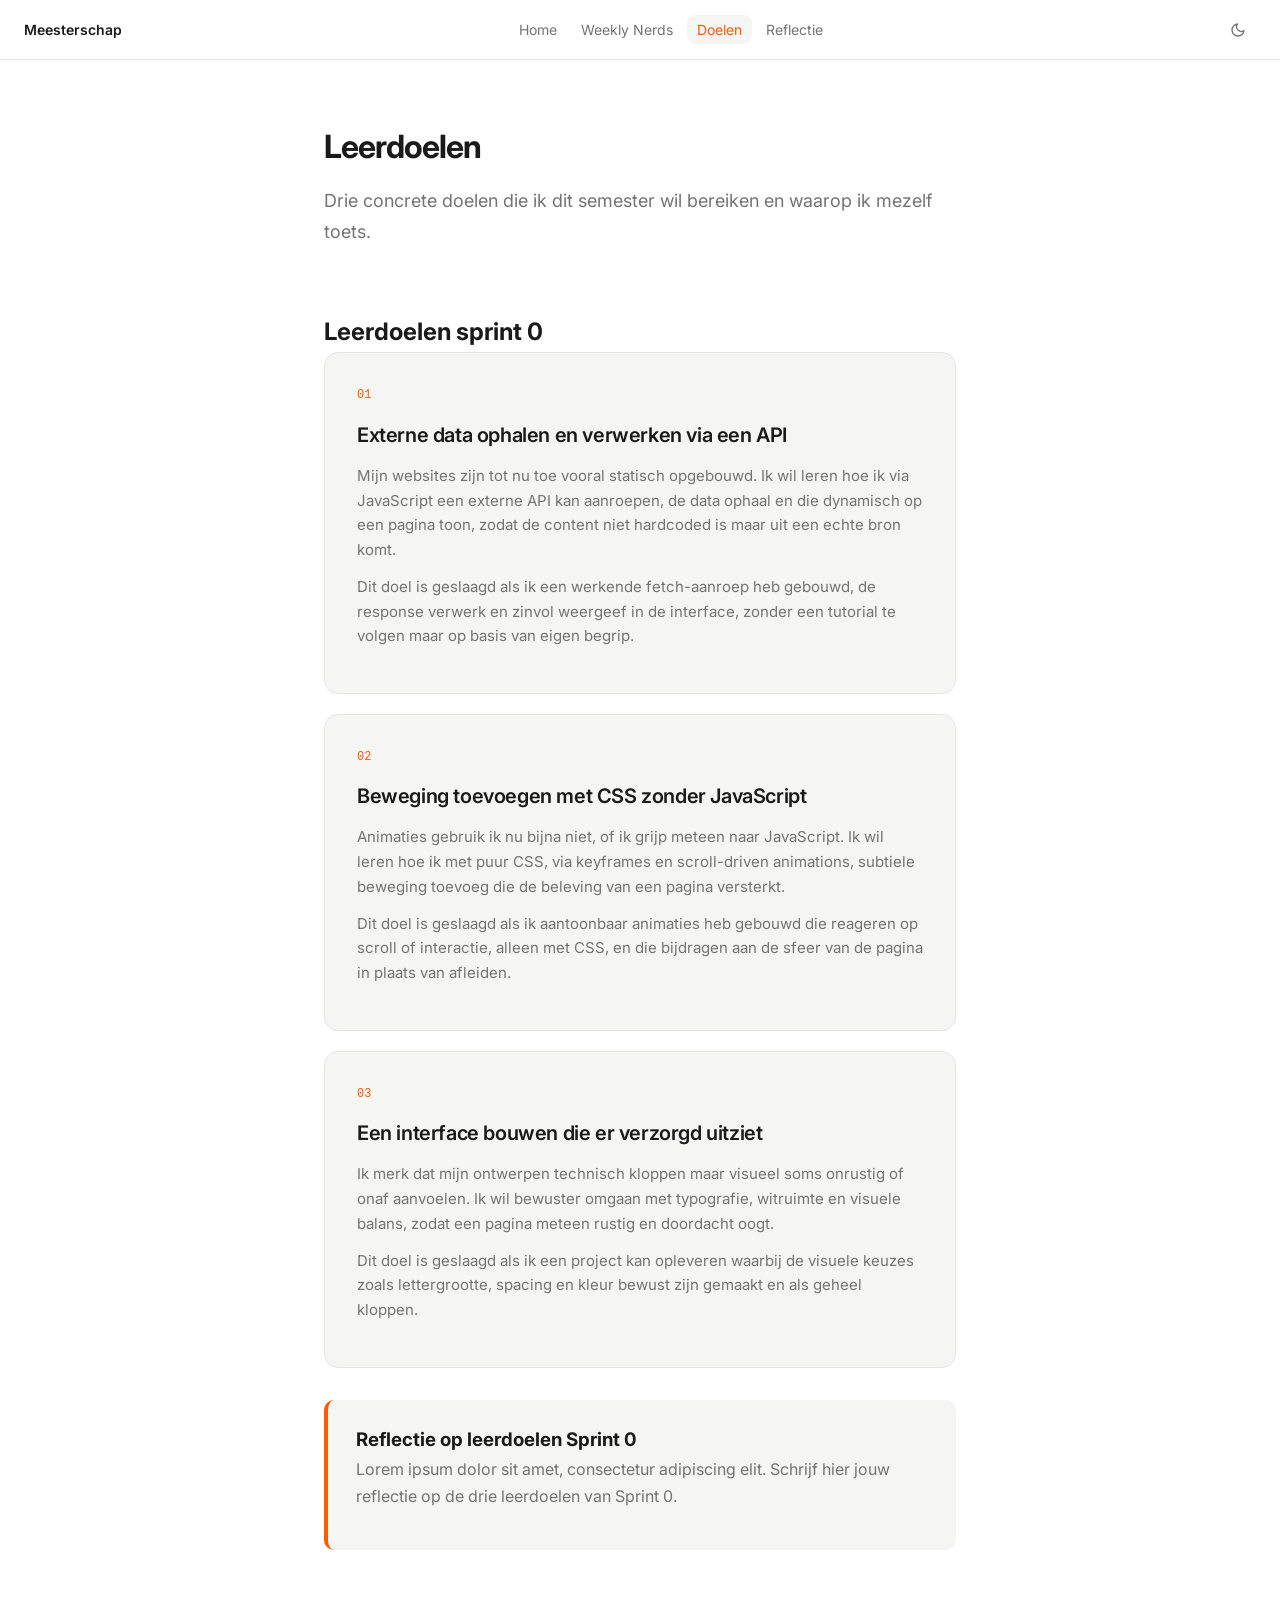
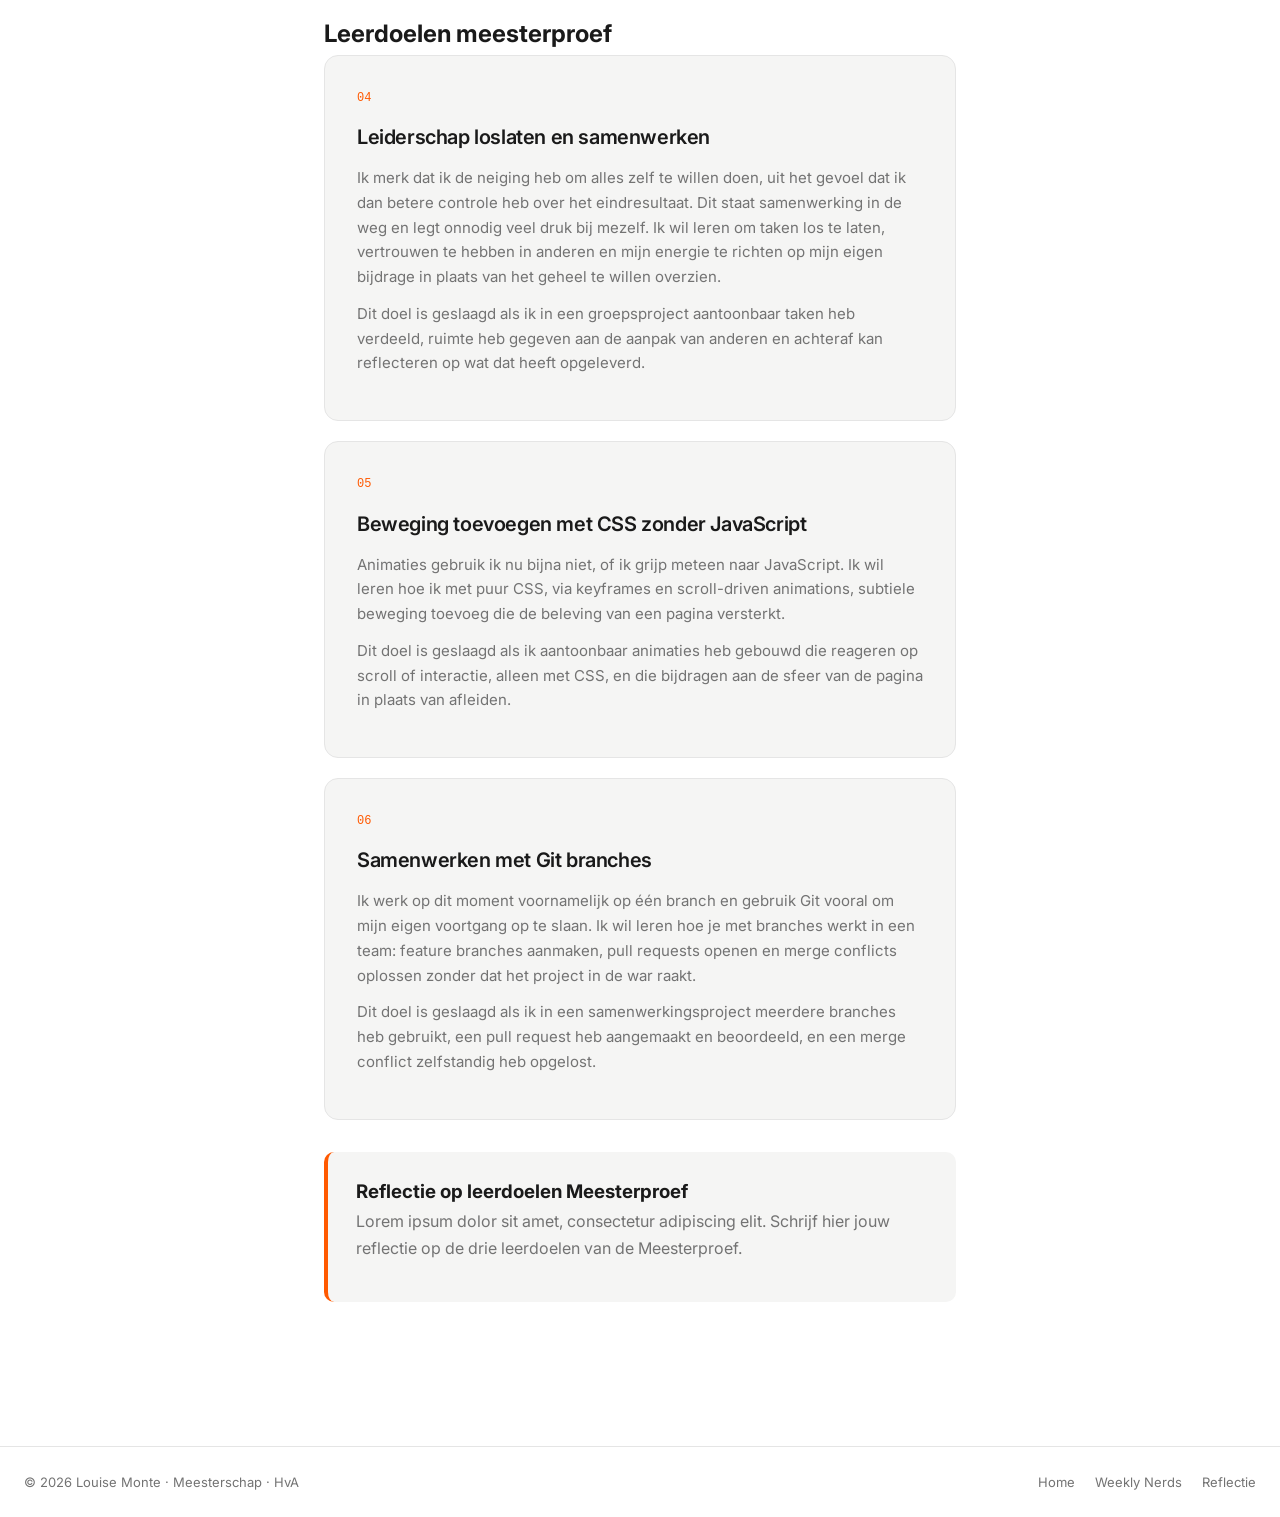
==== commit 17116108: "af, alleen nog dubbel check" ====
--- a/doelen.html
+++ b/doelen.html
@@ -146,7 +146,12 @@
         </li>
       </ol>
 
-      <h2>Leerdoelen meesterproef</h2>
+      <section class="reflectie-blok reflectie-doelen">
+        <h3>Reflectie op leerdoelen Sprint 0</h3>
+        <p>Lorem ipsum dolor sit amet, consectetur adipiscing elit. Schrijf hier jouw reflectie op de drie leerdoelen van Sprint 0.</p>
+      </section>
+
+      <h2 style="margin-top: 64px;">Leerdoelen meesterproef</h2>
       <ol class="doelen-lijst">
         <!-- Doel 1 -->
         <li class="card">
@@ -202,11 +207,16 @@
           </p>
         </li>
       </ol>
+
+      <section class="reflectie-blok reflectie-doelen">
+        <h3>Reflectie op leerdoelen Meesterproef</h3>
+        <p>Lorem ipsum dolor sit amet, consectetur adipiscing elit. Schrijf hier jouw reflectie op de drie leerdoelen van de Meesterproef.</p>
+      </section>
     </main>
 
     <!-- Footer -->
     <footer>
-      <p>&copy; 2025 Louise Monte · Meesterschap · HvA</p>
+      <p>&copy; 2026 Louise Monte · Meesterschap · HvA</p>
       <nav class="footer-links">
         <a href="index.html">Home</a>
         <a href="weekly-nerds.html">Weekly Nerds</a>
--- a/style.css
+++ b/style.css
@@ -39,6 +39,10 @@
   box-sizing: border-box;
   margin: 0;
   padding: 0;
+}
+
+html {
+  scroll-behavior: smooth;
 }
 
 body {
@@ -495,8 +499,29 @@
 }
 
 /* --- Reflectie --- */
+@keyframes highlight-section {
+  0%   { background-color: transparent; }
+  20%  { background-color: color-mix(in srgb, var(--accent) 15%, transparent); }
+  100% { background-color: transparent; }
+}
+
 .reflectie-blok {
   margin-bottom: 48px;
+  scroll-margin-top: 80px;
+  border-radius: 10px;
+  padding: 4px 12px;
+}
+
+.reflectie-doelen {
+  margin-top: 32px;
+  padding: 24px 28px;
+  background-color: var(--card);
+  border-left: 4px solid var(--accent);
+  border-radius: 10px;
+}
+
+.reflectie-blok:target {
+  animation: highlight-section 2s ease-out forwards;
 }
 
 .reflectie-blok h2 {
@@ -552,7 +577,7 @@
 
 .vakken-grid {
   display: grid;
-  grid-template-columns: repeat(2, 1fr);
+  grid-template-columns: repeat(3, 1fr);
   gap: 20px;
 }
 
@@ -560,35 +585,109 @@
   display: block;
   border-radius: 14px;
   overflow: hidden;
-  border: 2px solid var(--border);
-  background-color: var(--card);
+  border: none;
+  background-color: transparent;
+  position: relative;
+  box-shadow:
+    0 2px 8px rgba(0, 0, 0, 0.08),
+    0 8px 24px rgba(0, 0, 0, 0.06);
   transition:
     transform 0.2s,
-    box-shadow 0.2s,
-    border-color 0.2s;
+    box-shadow 0.2s;
 }
 
 .vak-kaart:hover {
-  transform: translateY(-4px);
-  box-shadow: 0 12px 32px rgba(0, 0, 0, 0.1);
-  border-color: color-mix(in srgb, var(--accent) 40%, var(--border));
+  box-shadow:
+    0 4px 16px rgba(0, 0, 0, 0.1),
+    0 16px 40px rgba(0, 0, 0, 0.1);
 }
 
 .vak-kaart img,
 .vak-kaart .vak-video {
   width: 100%;
-  aspect-ratio: 2 / 1;
+  aspect-ratio: 4 / 3;
   object-fit: cover;
-  background-color: var(--border);
-  display: block;
+  display: block;
+  transition: transform 0.3s ease;
+}
+
+.vak-kaart:hover img,
+.vak-kaart:hover .vak-video {
+  transform: scale(1.05);
 }
 
 .vak-info {
-  display: flex;
-  justify-content: space-between;
+  position: absolute;
+  bottom: 0;
+  left: 0;
+  right: 0;
+  padding: 28px 14px 12px;
+  background: linear-gradient(to top, rgba(0,0,0,0.55) 0%, transparent 100%);
+  display: flex;
+  align-items: flex-end;
+}
+
+.vak-naam {
+  color: #fff;
+  font-size: 13px;
+  font-weight: 600;
+  text-shadow: 0 1px 4px rgba(0,0,0,0.4);
+}
+
+.vak-popup {
+  position: absolute;
+  inset: 0;
+  display: flex;
+  flex-direction: column;
   align-items: center;
-  padding: 14px 16px;
-  gap: 8px;
+  justify-content: center;
+  gap: 10px;
+  padding: 20px;
+  background: rgba(0, 0, 0, 0.35);
+  backdrop-filter: blur(16px) saturate(180%);
+  -webkit-backdrop-filter: blur(16px) saturate(180%);
+  border-radius: 14px;
+  opacity: 0;
+  transition: opacity 0.25s ease;
+  pointer-events: none;
+}
+
+.vak-kaart:hover .vak-popup,
+.vak-kaart.popup-open .vak-popup {
+  opacity: 1;
+  pointer-events: auto;
+}
+
+.popup-knop {
+  display: block;
+  width: 100%;
+  max-width: 200px;
+  text-align: center;
+  padding: 10px 20px;
+  border-radius: 980px;
+  font-size: 14px;
+  font-weight: 600;
+  text-decoration: none;
+  background: rgba(255, 255, 255, 0.92);
+  color: #111;
+  border: 1px solid rgba(255, 255, 255, 0.6);
+  box-shadow: 0 2px 12px rgba(0, 0, 0, 0.2);
+  transition: background 0.2s, transform 0.15s;
+}
+
+.popup-knop:hover {
+  background: rgba(255, 255, 255, 1);
+  transform: scale(1.03);
+}
+
+.popup-knop-leeg {
+  background: rgba(255, 255, 255, 0.15);
+  color: #fff;
+  border: 1px solid rgba(255, 255, 255, 0.4);
+}
+
+.popup-knop-leeg:hover {
+  background: rgba(255, 255, 255, 0.25);
 }
 
 .vak-naam {
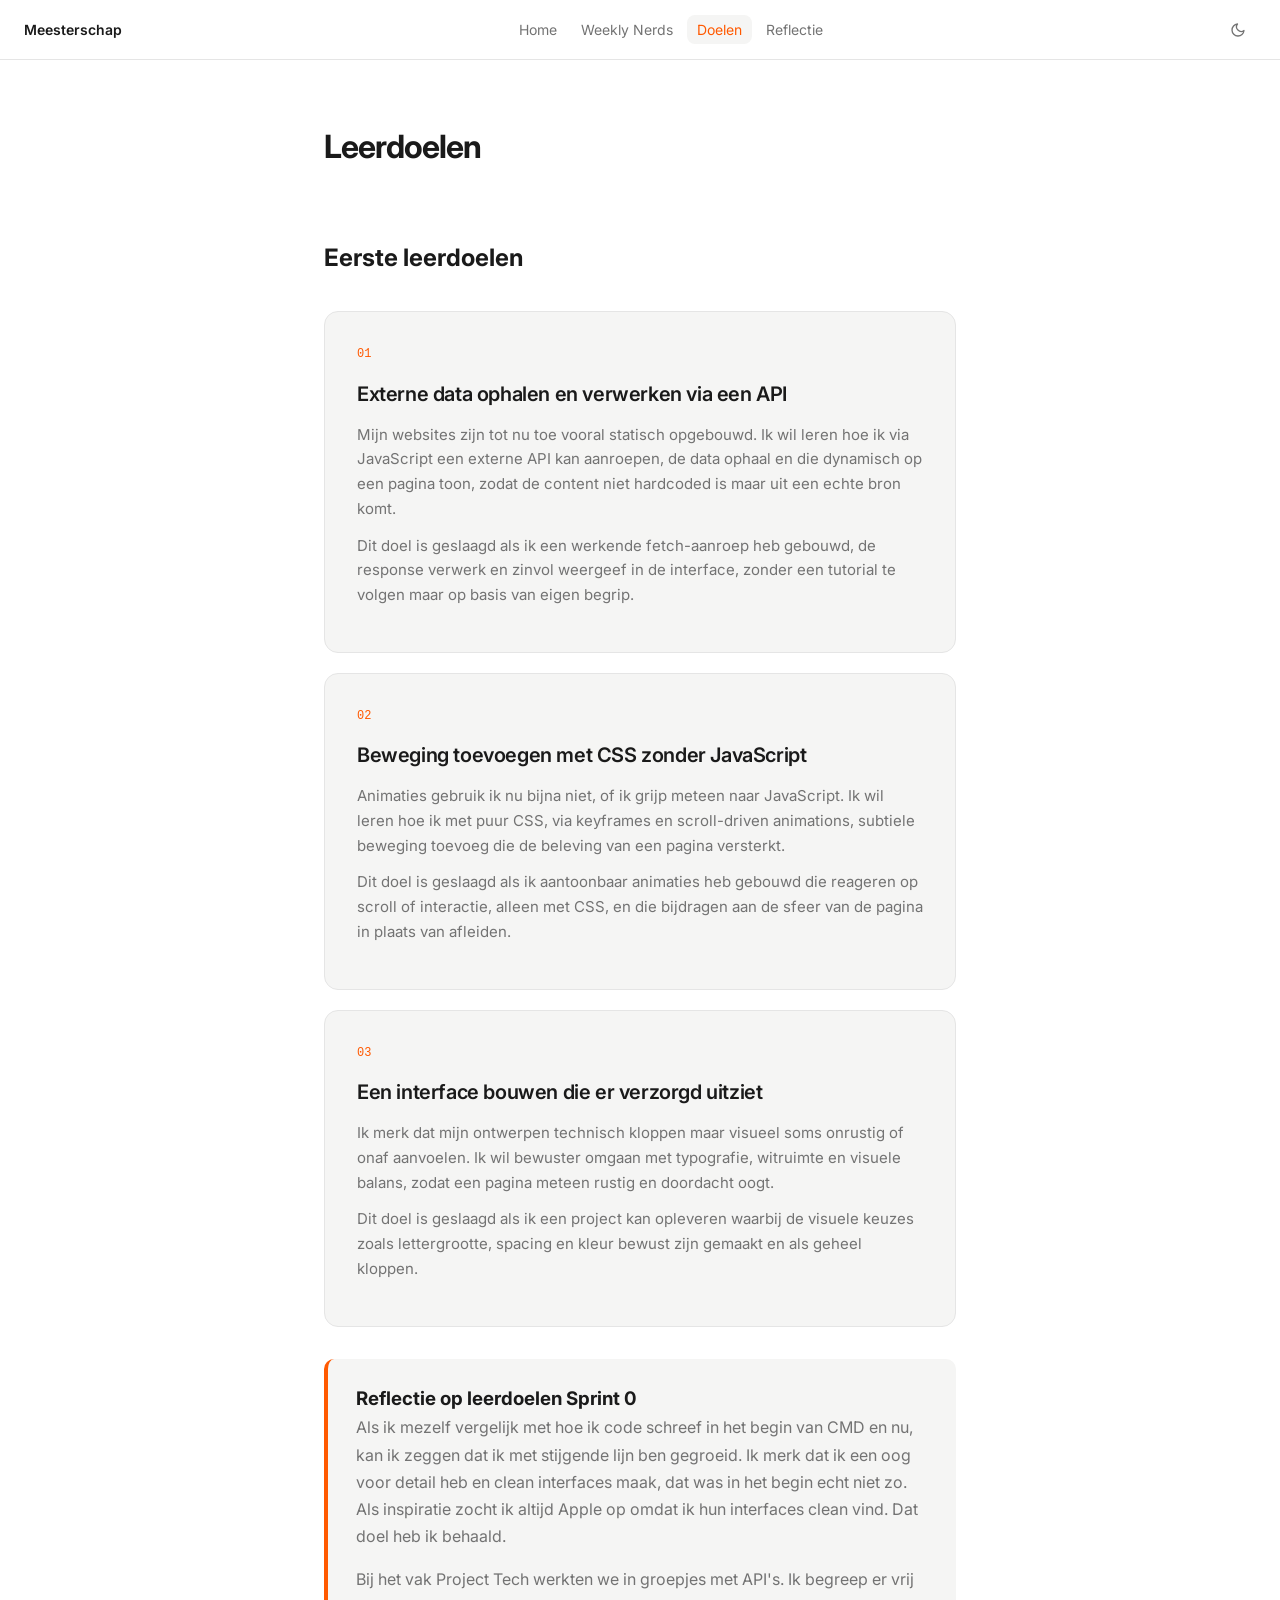
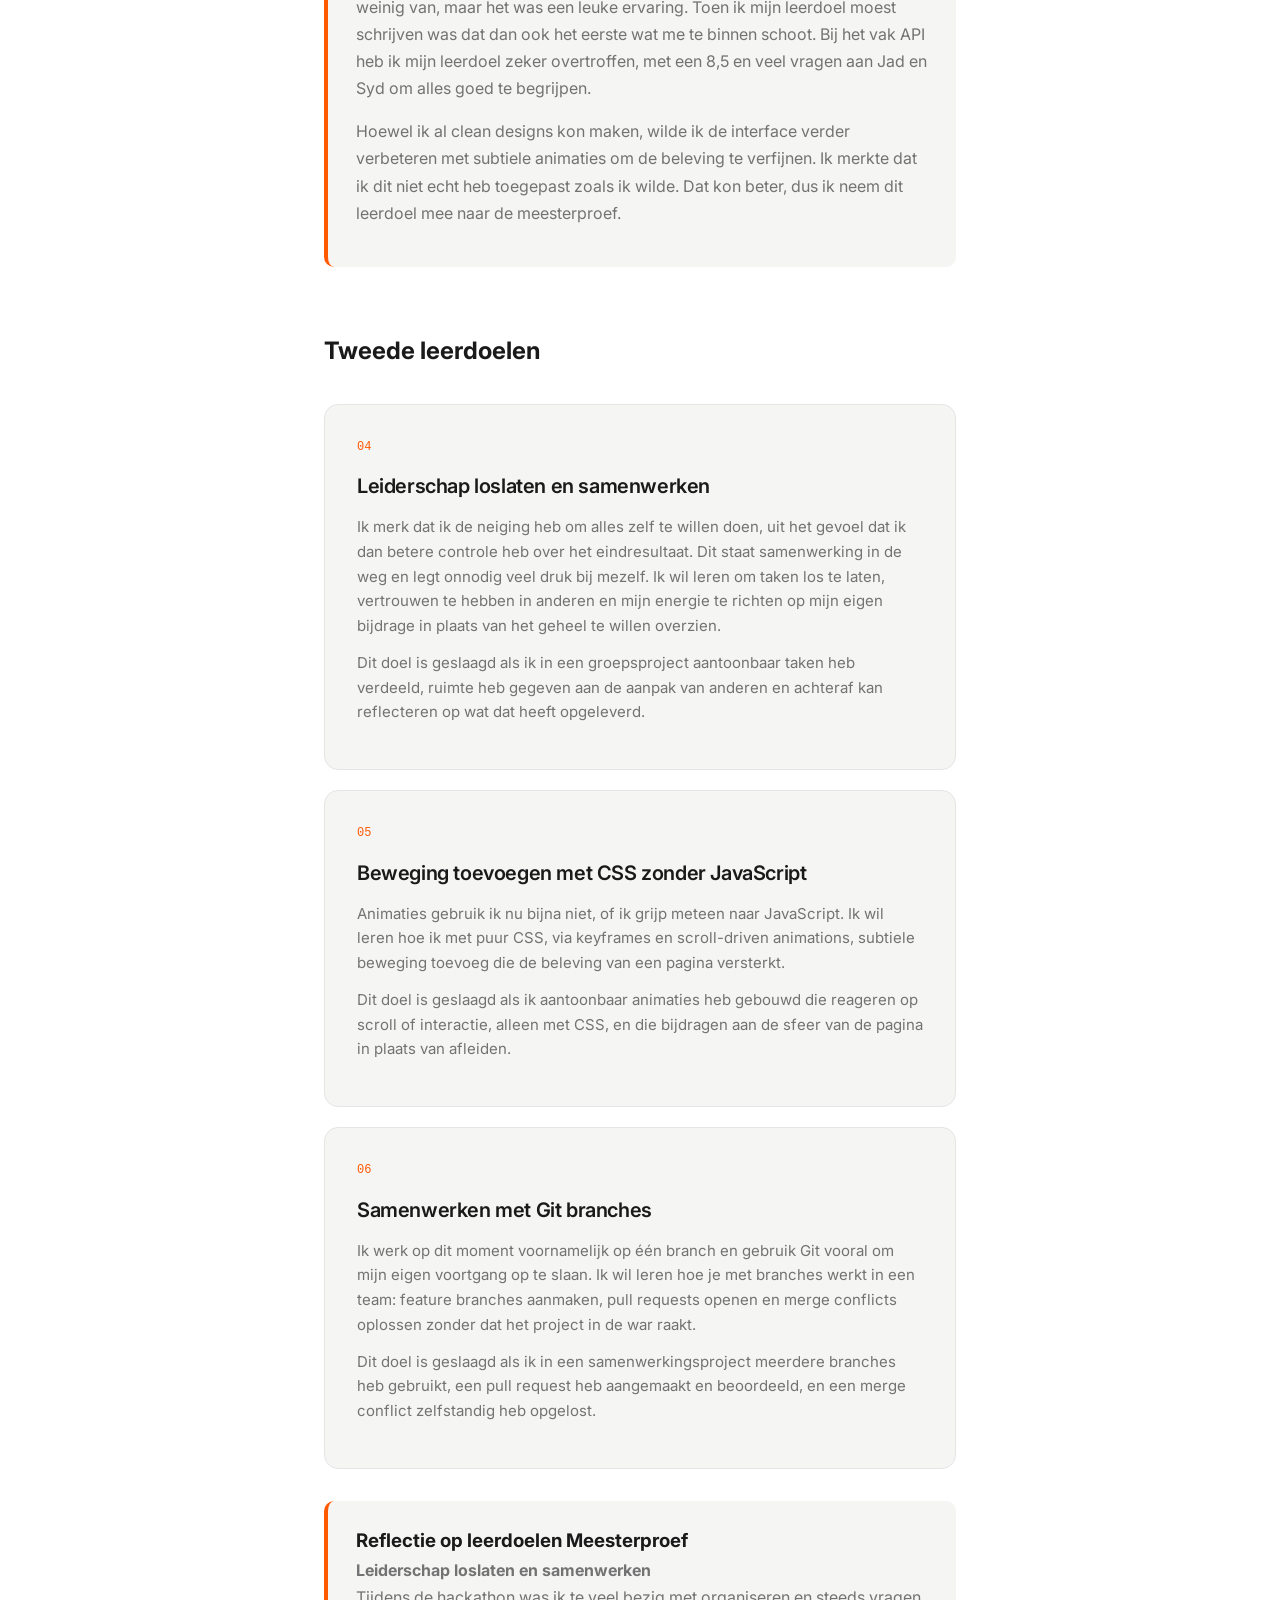
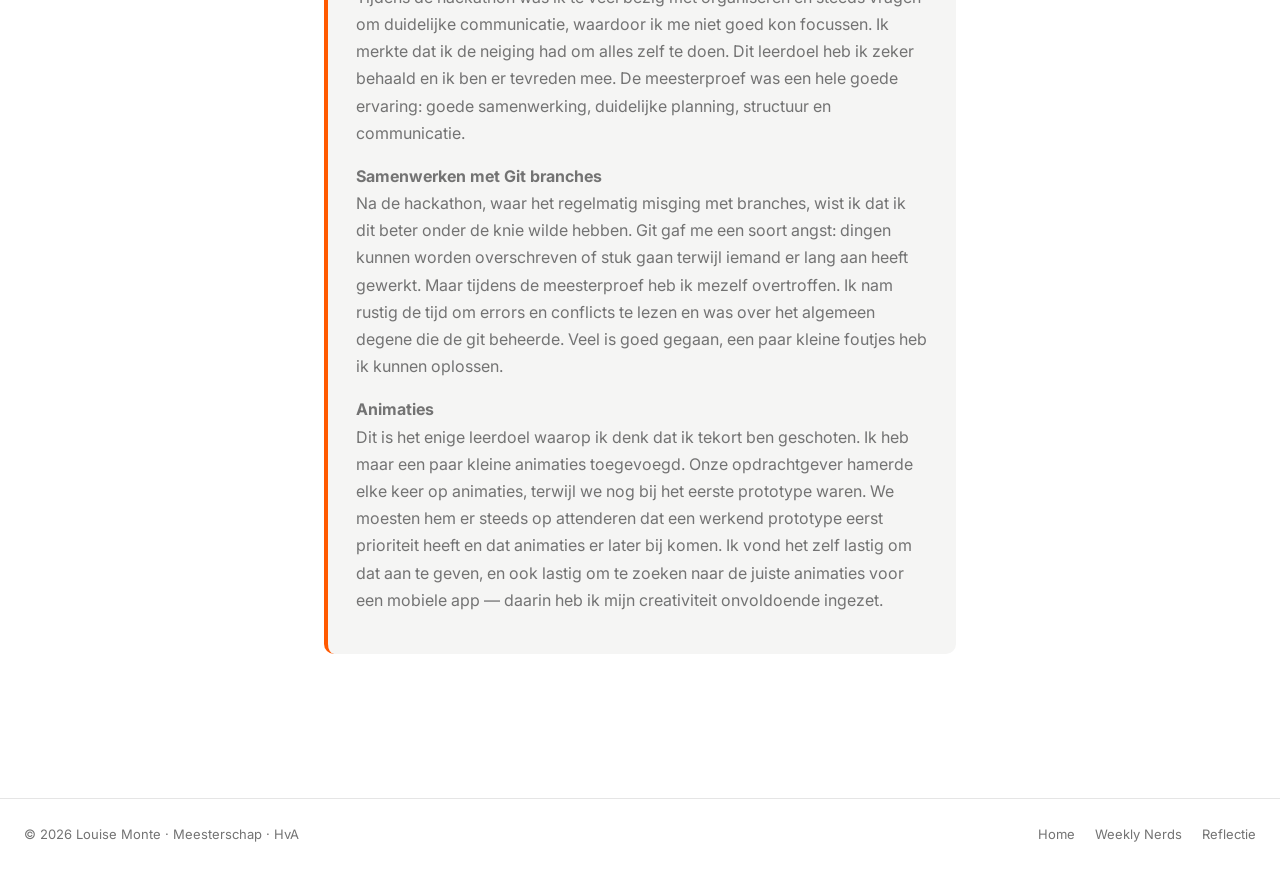
==== commit 8f88e455: "final" ====
--- a/doelen.html
+++ b/doelen.html
@@ -82,13 +82,9 @@
     <main class="pagina">
       <header class="pagina-kop">
         <h1>Leerdoelen</h1>
-        <p>
-          Drie concrete doelen die ik dit semester wil bereiken en waarop ik
-          mezelf toets.
-        </p>
       </header>
 
-      <h2>Leerdoelen sprint 0</h2>
+      <h2 style="margin-bottom: 32px;">Eerste leerdoelen</h2>
       <ol class="doelen-lijst">
         <!-- Doel 1 -->
         <li class="card">
@@ -148,10 +144,18 @@
 
       <section class="reflectie-blok reflectie-doelen">
         <h3>Reflectie op leerdoelen Sprint 0</h3>
-        <p>Lorem ipsum dolor sit amet, consectetur adipiscing elit. Schrijf hier jouw reflectie op de drie leerdoelen van Sprint 0.</p>
+        <p>
+          Als ik mezelf vergelijk met hoe ik code schreef in het begin van CMD en nu, kan ik zeggen dat ik met stijgende lijn ben gegroeid. Ik merk dat ik een oog voor detail heb en clean interfaces maak, dat was in het begin echt niet zo. Als inspiratie zocht ik altijd Apple op omdat ik hun interfaces clean vind. Dat doel heb ik behaald.
+        </p>
+        <p>
+          Bij het vak Project Tech werkten we in groepjes met API's. Ik begreep er vrij weinig van, maar het was een leuke ervaring. Toen ik mijn leerdoel moest schrijven was dat dan ook het eerste wat me te binnen schoot. Bij het vak API heb ik mijn leerdoel zeker overtroffen, met een 8,5 en veel vragen aan Jad en Syd om alles goed te begrijpen.
+        </p>
+        <p>
+          Hoewel ik al clean designs kon maken, wilde ik de interface verder verbeteren met subtiele animaties om de beleving te verfijnen. Ik merkte dat ik dit niet echt heb toegepast zoals ik wilde. Dat kon beter, dus ik neem dit leerdoel mee naar de meesterproef.
+        </p>
       </section>
 
-      <h2 style="margin-top: 64px;">Leerdoelen meesterproef</h2>
+      <h2 style="margin-top: 64px; margin-bottom: 32px;">Tweede leerdoelen</h2>
       <ol class="doelen-lijst">
         <!-- Doel 1 -->
         <li class="card">
@@ -210,7 +214,18 @@
 
       <section class="reflectie-blok reflectie-doelen">
         <h3>Reflectie op leerdoelen Meesterproef</h3>
-        <p>Lorem ipsum dolor sit amet, consectetur adipiscing elit. Schrijf hier jouw reflectie op de drie leerdoelen van de Meesterproef.</p>
+        <p>
+          <strong>Leiderschap loslaten en samenwerken</strong><br />
+          Tijdens de hackathon was ik te veel bezig met organiseren en steeds vragen om duidelijke communicatie, waardoor ik me niet goed kon focussen. Ik merkte dat ik de neiging had om alles zelf te doen. Dit leerdoel heb ik zeker behaald en ik ben er tevreden mee. De meesterproef was een hele goede ervaring: goede samenwerking, duidelijke planning, structuur en communicatie.
+        </p>
+        <p>
+          <strong>Samenwerken met Git branches</strong><br />
+          Na de hackathon, waar het regelmatig misging met branches, wist ik dat ik dit beter onder de knie wilde hebben. Git gaf me een soort angst: dingen kunnen worden overschreven of stuk gaan terwijl iemand er lang aan heeft gewerkt. Maar tijdens de meesterproef heb ik mezelf overtroffen. Ik nam rustig de tijd om errors en conflicts te lezen en was over het algemeen degene die de git beheerde. Veel is goed gegaan, een paar kleine foutjes heb ik kunnen oplossen.
+        </p>
+        <p>
+          <strong>Animaties</strong><br />
+          Dit is het enige leerdoel waarop ik denk dat ik tekort ben geschoten. Ik heb maar een paar kleine animaties toegevoegd. Onze opdrachtgever hamerde elke keer op animaties, terwijl we nog bij het eerste prototype waren. We moesten hem er steeds op attenderen dat een werkend prototype eerst prioriteit heeft en dat animaties er later bij komen. Ik vond het zelf lastig om dat aan te geven, en ook lastig om te zoeken naar de juiste animaties voor een mobiele app — daarin heb ik mijn creativiteit onvoldoende ingezet.
+        </p>
       </section>
     </main>
 
--- a/style.css
+++ b/style.css
@@ -247,18 +247,15 @@
   aspect-ratio: 3 / 4;
   max-height: 520px;
   border-radius: 20px;
-  border: 2px dashed var(--border);
-  background-color: var(--card);
-  display: flex;
-  flex-direction: column;
-  align-items: center;
-  justify-content: center;
-  gap: 12px;
-  color: var(--muted);
-  font-size: 13px;
-  transition:
-    background-color 0.3s,
-    border-color 0.3s;
+  overflow: hidden;
+}
+
+.hero-illustratie img {
+  width: 100%;
+  height: 100%;
+  object-fit: cover;
+  border-radius: 20px;
+  display: block;
 }
 
 /* Meta-balk onderaan hero */
@@ -832,19 +829,32 @@
 
   .hero-grid {
     grid-template-columns: 1fr;
-    gap: 40px;
-    padding: 48px 24px;
+    gap: 32px;
+    padding: 32px 20px 40px;
   }
 
   .hero-illustratie {
-    aspect-ratio: 4 / 3;
-    max-height: 280px;
+    aspect-ratio: 3 / 4;
+    max-height: 420px;
+    width: 100%;
+  }
+
+  .hero-illustratie img {
+    width: 100%;
+    height: 100%;
+    object-fit: cover;
+    border-radius: 16px;
   }
 
   .hero-meta {
     grid-template-columns: 1fr 1fr;
     gap: 20px;
-  }
+    padding: 20px;
+  }
+}
+
+.card strong {
+  color: #000;
 }
 
 @media (max-width: 480px) {
